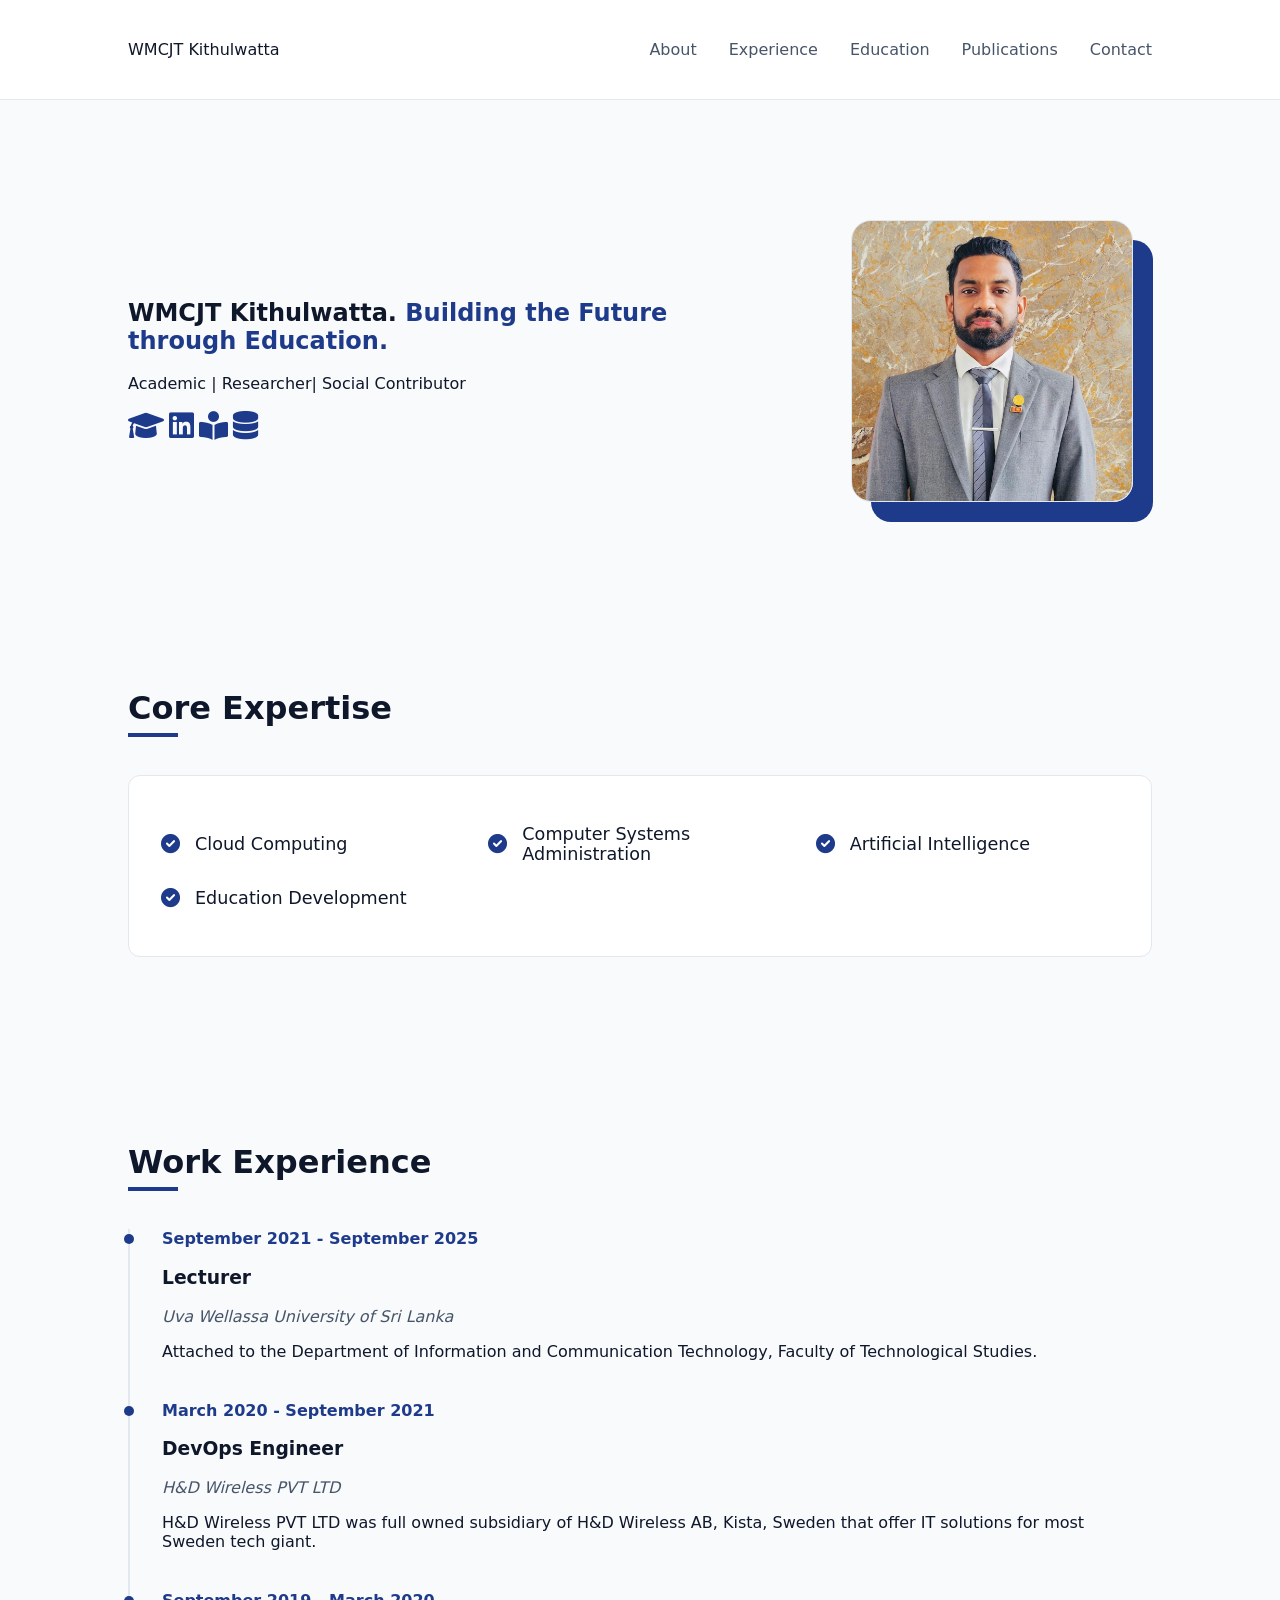
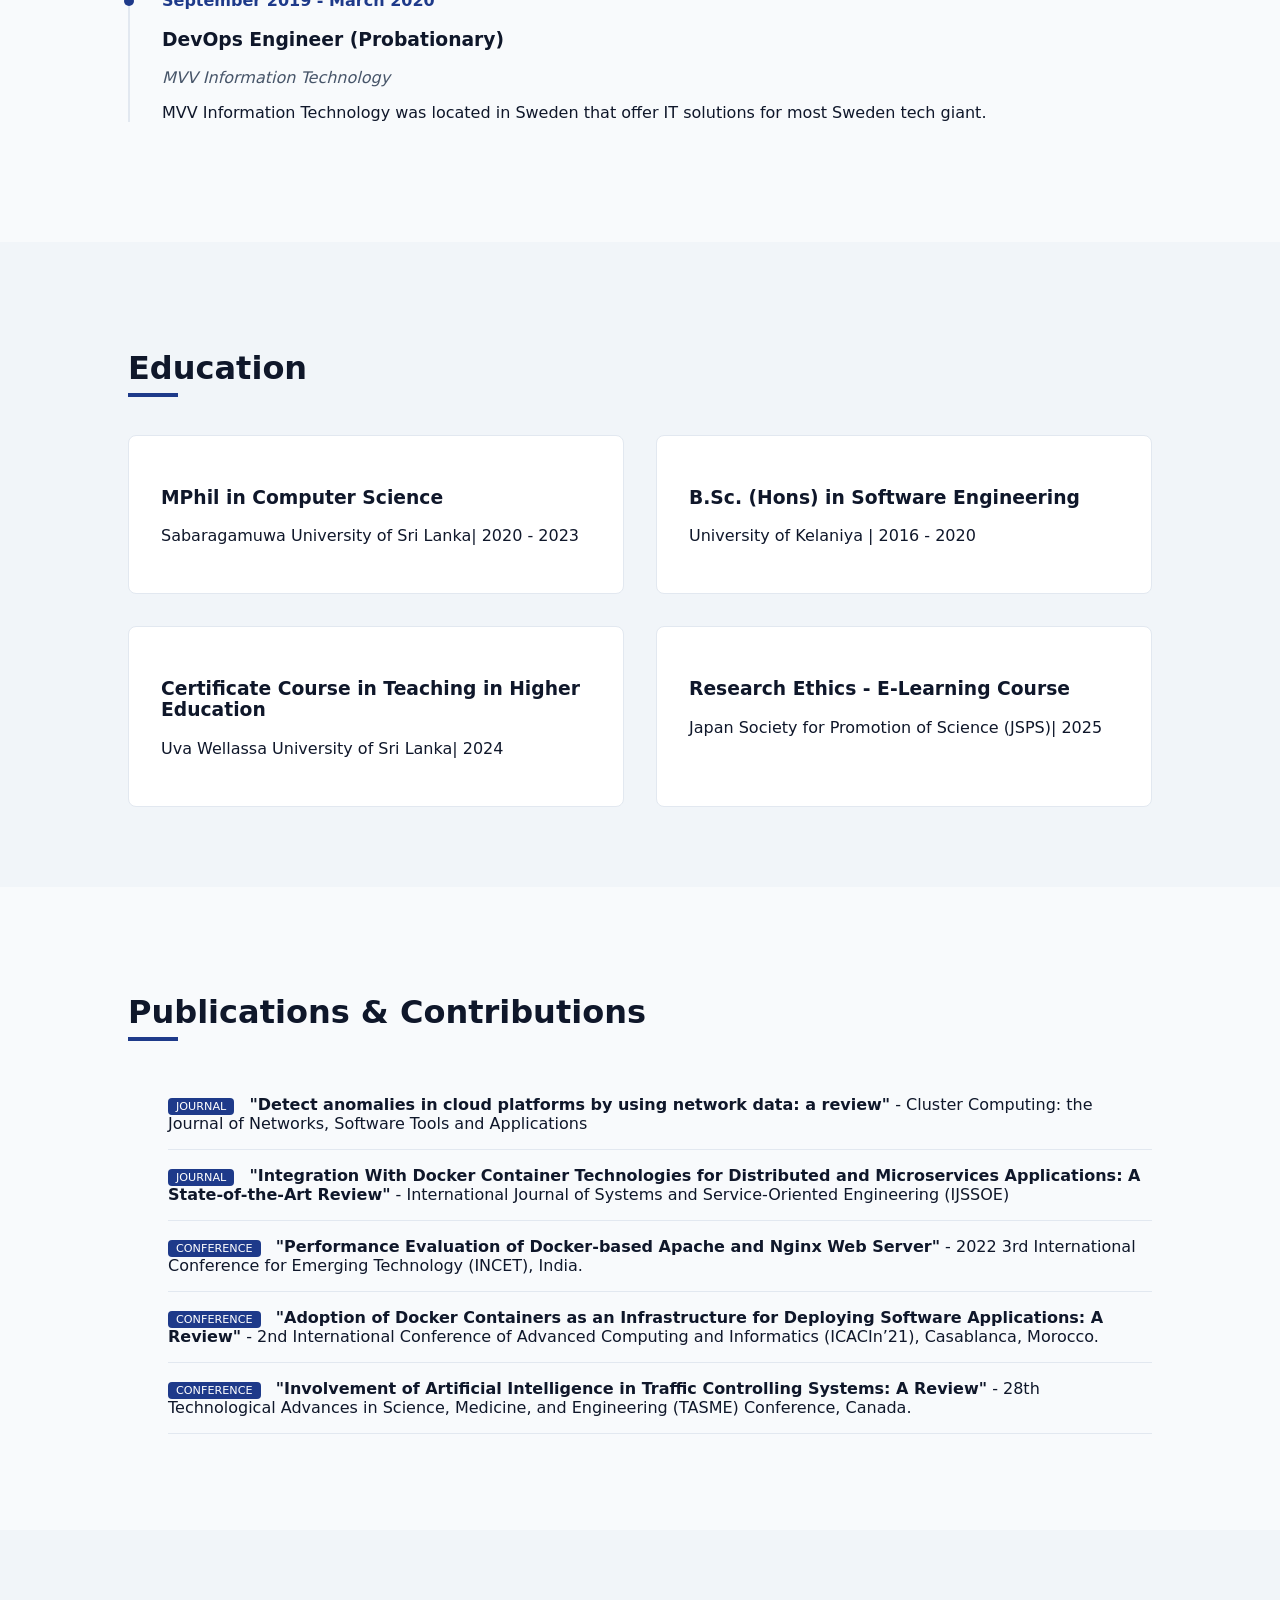
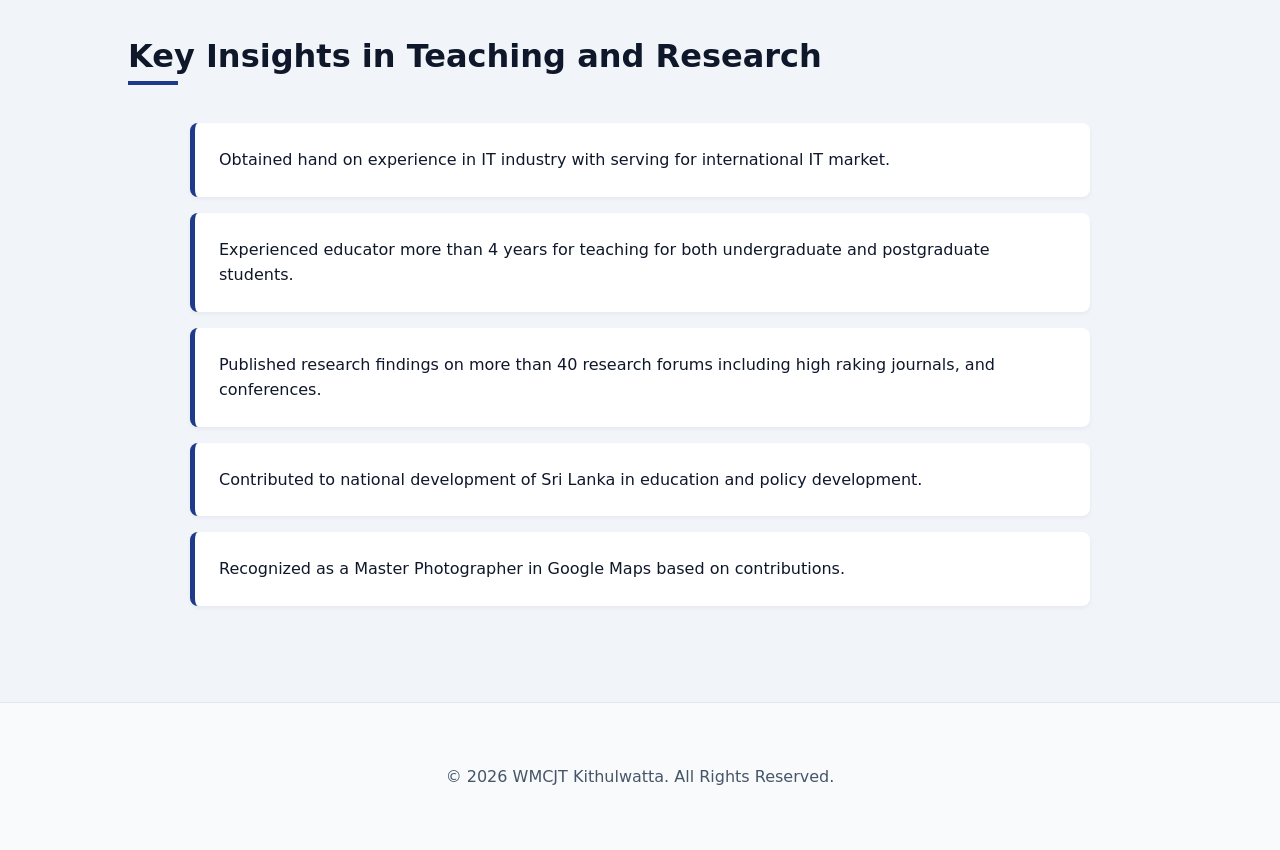
==== index.html @ 92a04ad0 "nitial portfolio upload" ====
<!DOCTYPE html>
<html lang="en">
<head>
    <meta charset="UTF-8">
    <meta name="viewport" content="width=device-width, initial-scale=1.0">
    <title>Professional Portfolio | [WMCJT Kithulwatta]</title>
    <link rel="stylesheet" href="style.css">
    <link rel="stylesheet" href="https://cdnjs.cloudflare.com/ajax/libs/font-awesome/6.0.0/css/all.min.css">
</head>
<body>
    <header>
        <nav>
            <div class="logo">WMCJT Kithulwatta</div>
            <ul>
                <li><a href="#about">About</a></li>
                <li><a href="#experience">Experience</a></li>
                <li><a href="#education">Education</a></li>
                <li><a href="#publications">Publications</a></li>
                <li><a href="#contact">Contact</a></li>
            </ul>
        </nav>
    </header>

    <main>
        <section id="hero" class="fade-in hero-container">
            <div class="hero-content">
                <h1>WMCJT Kithulwatta.<span class="accent"> Building the Future through Education.</span></h1>
                <p class="subtitle">Academic | Researcher| Social Contributor</p>
                <div class="social-icons">
                 <!--   <a href="#"><i class="fab fa-github"></i></a>-->
                    <a href="https://scholar.google.com/citations?user=lNiRmJQAAAAJ&hl=en"><i class="fas fa-graduation-cap"></i></a>
                    <a href="https://www.linkedin.com/in/chirantha-jananath-thiwanka-kithulwatta-3563ba131/"><i class="fab fa-linkedin"></i></a>
                    <a href="https://www.researchgate.net/profile/Wmcjt-Kithulwatta-2" title="ResearchGate"><i class="fas fa-book-reader"></i></a>
                    <a href="https://www.scopus.com/authid/detail.uri?authorId=57327677700" title="Scopus"><i class="fas fa-database"></i></a>
                </div>
            </div>
            <div class="hero-image">
                <img src="chira.jpg" alt="[Your Name] Profile" class="profile-img">
            </div>
        </section>

        <section id="expertise-list">
            <h2 class="section-title">Core Expertise</h2>
            <div class="custom-list-container">
                <ul class="styled-list">
                    <li><i class="fas fa-check-circle"></i> Cloud Computing</li>
                    <li><i class="fas fa-check-circle"></i> Computer Systems Administration</li>
                    <li><i class="fas fa-check-circle"></i> Artificial Intelligence</li>
                    <li><i class="fas fa-check-circle"></i> Education Development</li>
                </ul>
            </div>
        </section>

        <section id="experience">
            <h2 class="section-title">Work Experience</h2>
            <div class="timeline">
                <div class="timeline-item">
                    <div class="time">September 2021 - September 2025</div>
                    <div class="content">
                        <h3>Lecturer</h3>
                        <p class="org">Uva Wellassa University of Sri Lanka</p>
                        <p>Attached to the Department of Information and Communication Technology, Faculty of Technological Studies.</p>
                    </div>
                </div>
                <div class="timeline-item">
                    <div class="time">March 2020 - September 2021</div>
                    <div class="content">
                        <h3>DevOps Engineer</h3>
                        <p class="org">H&D Wireless PVT LTD</p>
                        <p>H&D Wireless PVT LTD was full owned subsidiary of H&D Wireless AB, Kista, Sweden that offer IT solutions for most Sweden tech giant. </p>
                    </div>
                </div>

                <div class="timeline-item">
                    <div class="time">September 2019 - March 2020</div>
                    <div class="content">
                        <h3>DevOps Engineer (Probationary)</h3>
                        <p class="org">MVV Information Technology</p>
                        <p>MVV Information Technology was located in Sweden that offer IT solutions for most Sweden tech giant. </p>
                    </div>
                </div>
            </div>
        </section>

        <section id="education" class="dark-variant">
            <h2 class="section-title">Education</h2>
            <div class="grid">
                <div class="edu-card">
                    <h3>MPhil in Computer Science</h3>
                    <p>Sabaragamuwa University of Sri Lanka| 2020 - 2023</p>
                </div>
                <div class="edu-card">
                    <h3>B.Sc. (Hons) in Software Engineering</h3>
                    <p>University of Kelaniya | 2016 - 2020</p>
                </div>
                <div class="edu-card">
                    <h3>Certificate Course in Teaching in Higher Education</h3>
                    <p>Uva Wellassa University of Sri Lanka| 2024</p>
                </div>
                <div class="edu-card">
                    <h3>Research Ethics - E-Learning Course</h3>
                    <p>Japan Society for Promotion of Science (JSPS)| 2025</p>
                </div>
            </div>
        </section>

        <section id="publications">
            <h2 class="section-title">Publications & Contributions</h2>
            <ul class="pub-list">
                <li>
                    <span class="pub-tag">Journal</span>
                    <strong>"Detect anomalies in cloud platforms by using network data: a review"</strong> - Cluster Computing: the Journal of Networks, Software Tools and Applications
                </li>
                 <li>
                    <span class="pub-tag">Journal</span>
                    <strong>"Integration With Docker Container Technologies for Distributed and Microservices Applications: A State-of-the-Art Review"</strong> - International Journal of Systems and Service-Oriented Engineering (IJSSOE) 
                </li>
                <li>
                    <span class="pub-tag">Conference</span>
                    <strong>"Performance Evaluation of Docker-based Apache and Nginx Web Server"</strong> - 2022 3rd International Conference for Emerging Technology (INCET), India.
                </li>
                <li>
                    <span class="pub-tag">Conference</span>
                    <strong>"Adoption of Docker Containers as an Infrastructure for Deploying Software Applications: A Review"</strong> - 2nd International Conference of Advanced Computing and Informatics (ICACIn’21), Casablanca, Morocco.
                </li>
                <li>
                    <span class="pub-tag">Conference</span>
                    <strong>"Involvement of Artificial Intelligence in Traffic Controlling Systems: A Review"</strong> - 28th Technological Advances in Science, Medicine, and Engineering (TASME) Conference, Canada.
                </li>
            </ul>
            
            <!-- <div class="contributions">
                <h3>Open Source Contributions</h3>
                <div class="contrib-grid">
                    <div class="contrib-item"><strong>React Native:</strong> Contributed to the gesture handler core.</div>
                    <div class="contrib-item"><strong>TensorFlow:</strong> Bug fixes in the Python API documentation.</div>
                </div>
            </div> -->
        </section>


        <section id="detailed-info" class="dark-variant">
            <h2 class="section-title">Key Insights in Teaching and Research</h2>
            <div class="sentence-list-container">
                <ul class="sentence-list">
                    <li>Obtained hand on experience in IT industry with serving for international IT market.</li>
                    <li>Experienced educator more than 4 years for teaching for both undergraduate and postgraduate students.</li>
                    <li>Published research findings on more than 40 research forums including high raking journals, and conferences.</li>
                    <li>Contributed to national development of Sri Lanka in education and policy development.</li>
                    <li>Recognized as a Master Photographer in Google Maps based on contributions.</li>
                </ul>
            </div>
        </section>

    </main>

    <footer>
        <p>&copy; 2026 WMCJT Kithulwatta. All Rights Reserved.</p>
    </footer>

    <script src="script.js"></script>
</body>
</html>
---- style.css ----
:root {
    /* Primary Navy Blue */
    --primary: #1e3a8a; 
    /* Even darker Navy for text and deep accents */
    --dark: #0f172a;    
    /* Soft white for backgrounds */
    --light: #f8fafc;   
    /* Muted blue-grey for secondary text */
    --slate: #475569;   
    /* Light grey for borders */
    --border: #e2e8f0;  
}

body {
    background-color: var(--light);
    color: var(--dark);
    font-family: 'Inter', system-ui, sans-serif;
    margin: 0;
}

nav {
    display: flex;
    justify-content: space-between;
    align-items: center;
    padding: 1.5rem 10%;
    background: white;
    border-bottom: 1px solid var(--border);
    position: sticky;
    top: 0;
    z-index: 100;
}

nav ul { display: flex; list-style: none; gap: 2rem; }
nav ul li a { text-decoration: none; color: var(--slate); font-weight: 500; transition: 0.3s; }
nav ul li a:hover { 
    color: var(--primary); 
    border-bottom: 2px solid var(--primary); /* Added a little underline on hover */
}

section { padding: 80px 10%; }
.dark-variant { background-color: #f1f5f9; }

.accent { color: var(--primary); }
.section-title { font-size: 2rem; margin-bottom: 3rem; position: relative; }
.section-title::after {
    content: '';
    position: absolute;
    left: 0; bottom: -10px;
    width: 50px; height: 4px; background: var(--primary);
}

/* Timeline Design */
.timeline { border-left: 2px solid var(--border); padding-left: 2rem; }
.timeline-item { margin-bottom: 2.5rem; position: relative; }
.timeline-item::before {
    content: '';
    position: absolute;
    left: calc(-2rem - 6px);
    top: 5px;
    width: 10px; height: 10px;
    background: var(--primary);
    border-radius: 50%;
}

.time { font-weight: bold; color: var(--primary); margin-bottom: 0.5rem; }
.org { font-style: italic; color: var(--slate); }

/* Education Grid */
.grid { display: grid; grid-template-columns: 1fr 1fr; gap: 2rem; }
.edu-card { padding: 2rem; background: white; border-radius: 8px; border: 1px solid var(--border); }

/* Publications */
.pub-list { list-style: none; }
.pub-list li { padding: 1rem 0; border-bottom: 1px solid var(--border); }
.pub-tag {
    font-size: 0.7rem;
    padding: 2px 8px;
    background: var(--primary);
    color: white;
    border-radius: 4px;
    margin-right: 10px;
    text-transform: uppercase;
}

.contrib-grid {
    display: grid;
    grid-template-columns: repeat(auto-fill, minmax(250px, 1fr));
    gap: 1rem;
    margin-top: 1rem;
}
.contrib-item { padding: 1rem; background: #e2e8f0; border-radius: 5px; font-size: 0.9rem; }

footer { text-align: center; padding: 3rem; color: var(--slate); border-top: 1px solid var(--border); }

/* Hero Layout Update */
.hero-container {
    display: flex;
    align-items: center;
    justify-content: space-between;
    gap: 4rem;
    padding-top: 120px; /* Extra space for sticky nav */
}

.hero-content { flex: 2; }

.hero-image {
    flex: 1;
    display: flex;
    justify-content: center;
}

.profile-img {
    width: 280px;
    height: 280px;
    border-radius: 20px; /* Rounded corners, use 50% for a circle */
    object-fit: cover;
    box-shadow: 20px 20px 0px var(--primary); /* Modern offset shadow */
    border: 1px solid var(--border);
}

/* Styled List Section */
.custom-list-container {
    background: white;
    padding: 2rem;
    border-radius: 12px;
    border: 1px solid var(--border);
}

.styled-list {
    list-style: none;
    padding: 0;
    display: grid;
    grid-template-columns: repeat(auto-fit, minmax(300px, 1fr));
    gap: 1.5rem;
}

.styled-list li {
    display: flex;
    align-items: center;
    gap: 15px;
    font-size: 1.1rem;
    color: var(--dark);
}

.styled-list li i {
    color: var(--primary);
    font-size: 1.2rem;
}

/* Responsive fix for small screens */
@media (max-width: 768px) {
    .hero-container {
        flex-direction: column-reverse;
        text-align: center;
    }
    
    .section-title::after {
        left: 50%;
        transform: translateX(-50%);
    }
    
    .hero-image img {
        width: 200px;
        height: 200px;
    }
}

html {
    scroll-behavior: smooth;
}

section {
    scroll-margin-top: 80px; /* Matches your nav height */
}


/* Vertical Sentence List Styling */
.sentence-list-container {
    max-width: 900px; /* Limits width for better readability */
    margin: 0 auto;
}

.sentence-list {
    list-style: none;
    padding: 0;
}

.sentence-list li {
    background: white;
    padding: 1.5rem;
    margin-bottom: 1rem;
    border-radius: 8px;
    border-left: 5px solid var(--primary); /* Accent border on the side */
    box-shadow: 0 2px 4px rgba(0,0,0,0.05);
    transition: transform 0.2s ease, box-shadow 0.2s ease;
    line-height: 1.6;
    color: var(--dark);
}

.sentence-list li:hover {
    border-left: 5px solid #3b82f6; /* A slightly brighter blue on hover for the list */
    transform: translateX(10px);
}

.social-icons a {
    /* Sets the default color to your navy blue */
    color: var(--primary); 
    font-size: 1.8rem;
    transition: all 0.3s ease;
    text-decoration: none;
}

.social-icons a:hover {
    /* Slightly lighter blue on hover for interactivity */
    color: #3b82f6; 
    transform: scale(1.1);
}
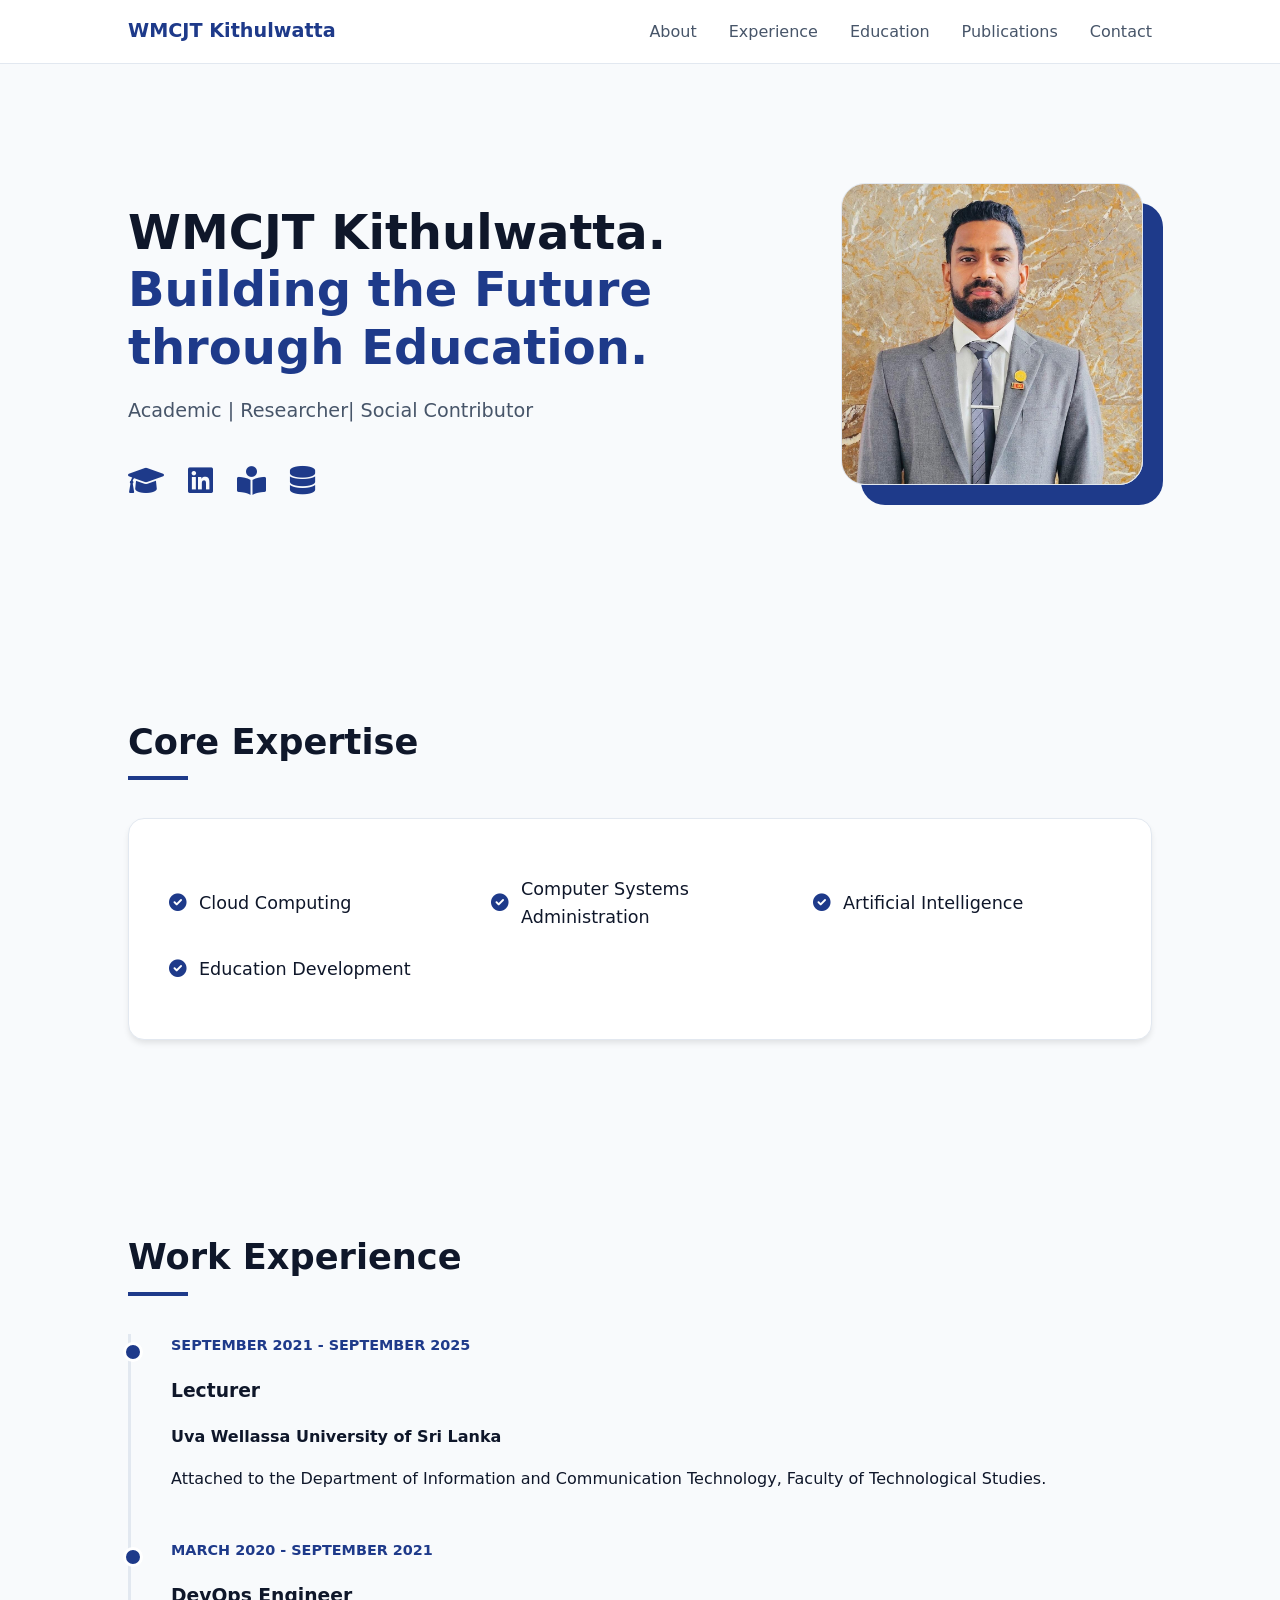
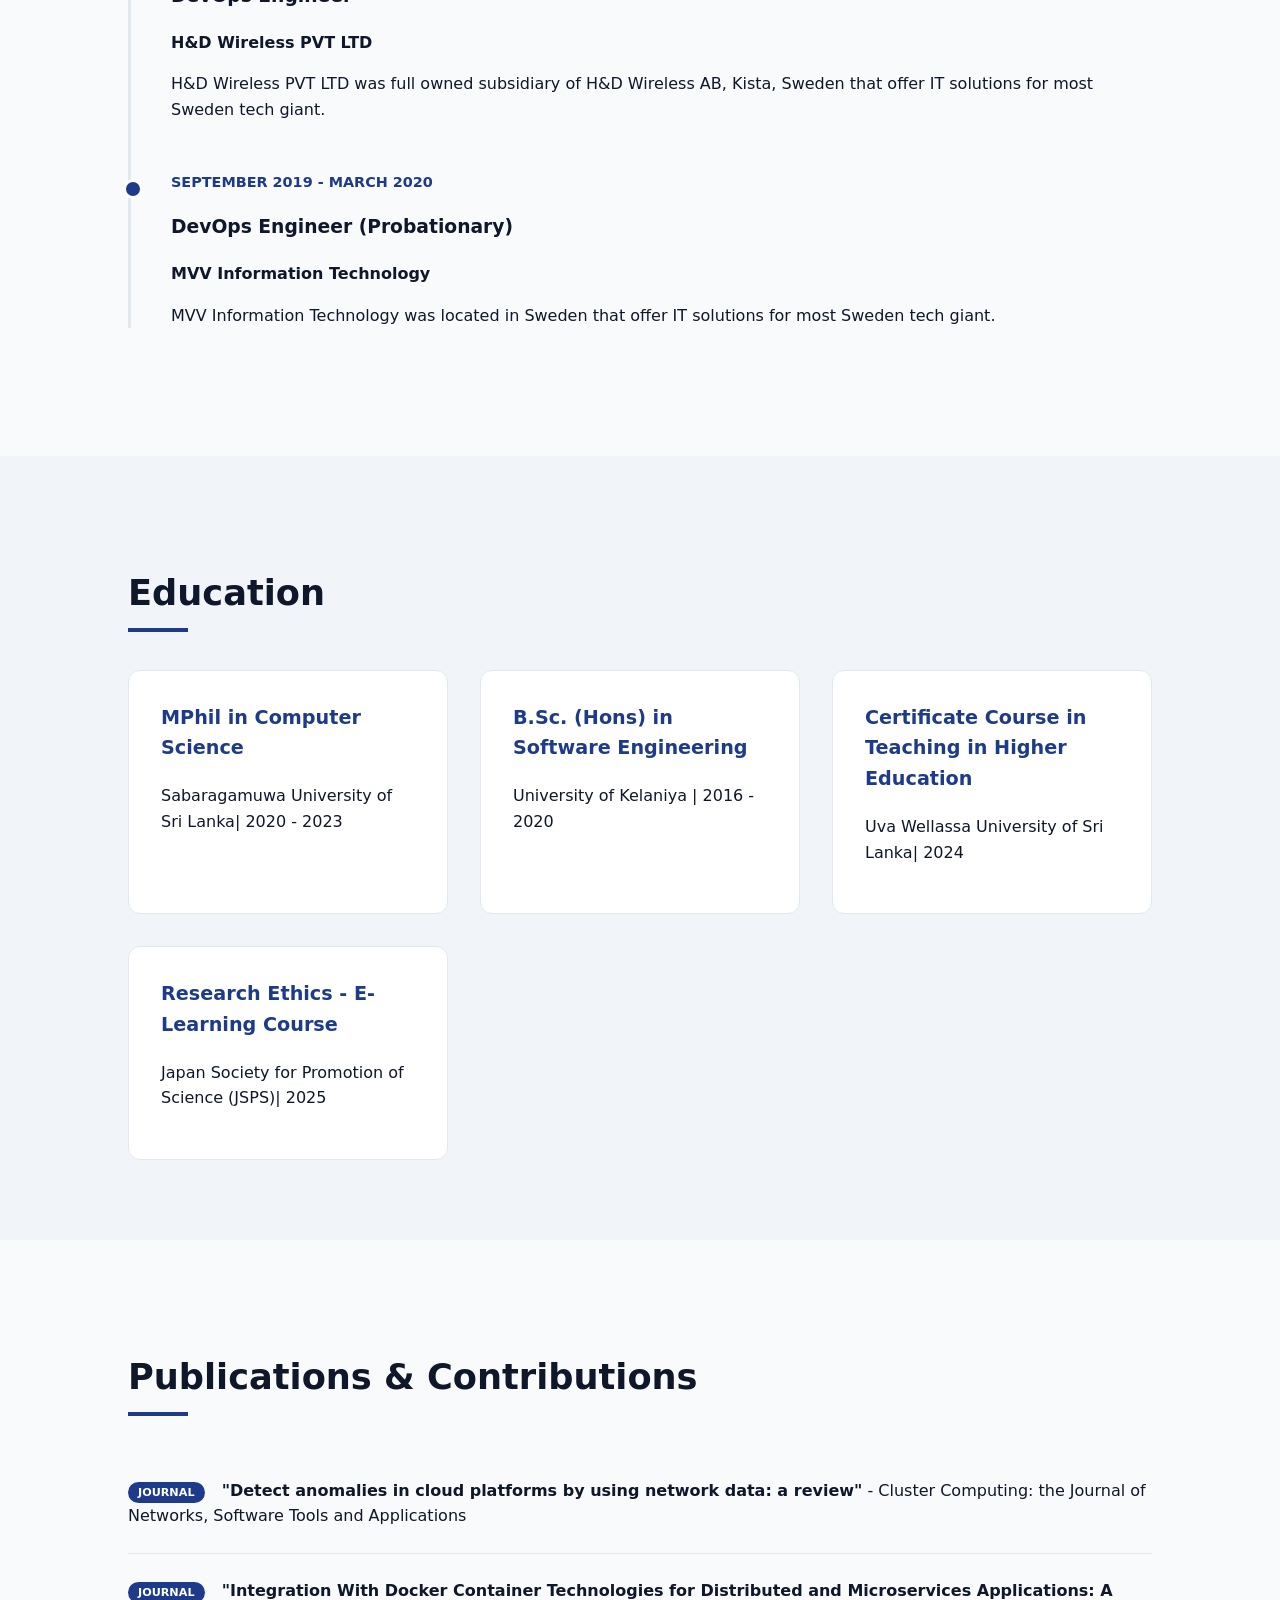
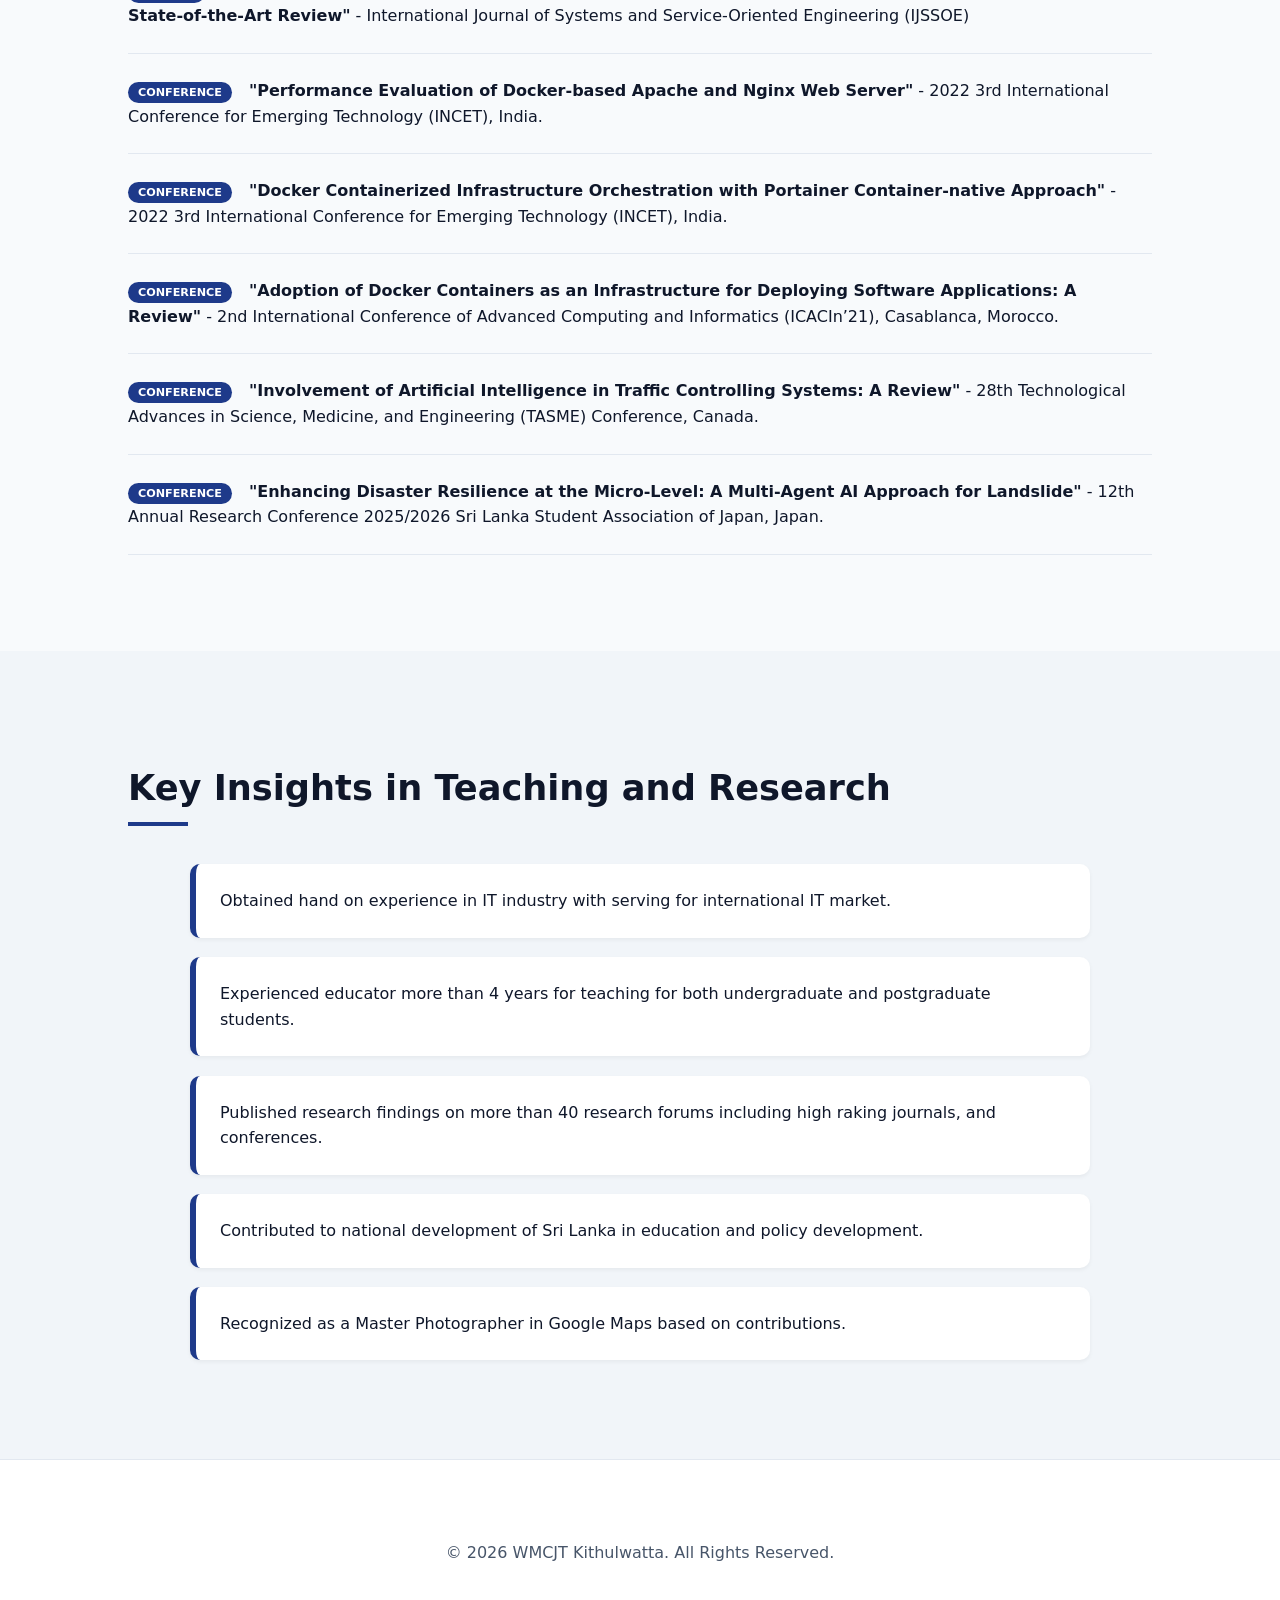
==== commit 393939ac: "Updated research conference papers" ====
--- a/index.html
+++ b/index.html
@@ -121,11 +121,19 @@
                 </li>
                 <li>
                     <span class="pub-tag">Conference</span>
+                    <strong>"Docker Containerized Infrastructure Orchestration with Portainer Container-native Approach"</strong> - 2022 3rd International Conference for Emerging Technology (INCET), India.
+                </li>
+                <li>
+                    <span class="pub-tag">Conference</span>
                     <strong>"Adoption of Docker Containers as an Infrastructure for Deploying Software Applications: A Review"</strong> - 2nd International Conference of Advanced Computing and Informatics (ICACIn’21), Casablanca, Morocco.
                 </li>
                 <li>
                     <span class="pub-tag">Conference</span>
                     <strong>"Involvement of Artificial Intelligence in Traffic Controlling Systems: A Review"</strong> - 28th Technological Advances in Science, Medicine, and Engineering (TASME) Conference, Canada.
+                </li>
+                <li>
+                    <span class="pub-tag">Conference</span>
+                    <strong>"Enhancing Disaster Resilience at the Micro-Level: A Multi-Agent AI Approach for Landslide"</strong> - 12th Annual Research Conference 2025/2026 Sri Lanka Student Association of Japan, Japan.
                 </li>
             </ul>
             
@@ -160,4 +168,4 @@
 
     <script src="script.js"></script>
 </body>
-</html>+</html>
--- a/style.css
+++ b/style.css
@@ -1,3 +1,4 @@
+/* --- Variables & Core Setup --- */
 :root {
     /* Primary Navy Blue */
     --primary: #1e3a8a; 
@@ -9,6 +10,12 @@
     --slate: #475569;   
     /* Light grey for borders */
     --border: #e2e8f0;  
+    /* Section Background for contrast */
+    --bg-alt: #f1f5f9;
+}
+
+html {
+    scroll-behavior: smooth;
 }
 
 body {
@@ -16,92 +23,105 @@
     color: var(--dark);
     font-family: 'Inter', system-ui, sans-serif;
     margin: 0;
-}
-
+    line-height: 1.6;
+}
+
+/* --- Navigation --- */
 nav {
     display: flex;
     justify-content: space-between;
     align-items: center;
-    padding: 1.5rem 10%;
-    background: white;
+    padding: 1rem 10%;
+    background: rgba(255, 255, 255, 0.95);
+    backdrop-filter: blur(10px);
     border-bottom: 1px solid var(--border);
     position: sticky;
     top: 0;
-    z-index: 100;
-}
-
-nav ul { display: flex; list-style: none; gap: 2rem; }
-nav ul li a { text-decoration: none; color: var(--slate); font-weight: 500; transition: 0.3s; }
+    z-index: 1000;
+}
+
+.logo {
+    font-weight: 700;
+    font-size: 1.2rem;
+    color: var(--primary);
+}
+
+nav ul { 
+    display: flex; 
+    list-style: none; 
+    gap: 2rem; 
+    margin: 0;
+    padding: 0;
+}
+
+nav ul li a { 
+    text-decoration: none; 
+    color: var(--slate); 
+    font-weight: 500; 
+    transition: 0.3s; 
+    padding-bottom: 5px;
+}
+
 nav ul li a:hover { 
     color: var(--primary); 
-    border-bottom: 2px solid var(--primary); /* Added a little underline on hover */
-}
-
-section { padding: 80px 10%; }
-.dark-variant { background-color: #f1f5f9; }
-
-.accent { color: var(--primary); }
-.section-title { font-size: 2rem; margin-bottom: 3rem; position: relative; }
+    border-bottom: 2px solid var(--primary); 
+}
+
+/* --- Section Layouts --- */
+section { 
+    padding: 80px 10%; 
+    scroll-margin-top: 70px;
+}
+
+.dark-variant { 
+    background-color: var(--bg-alt); 
+}
+
+.accent { 
+    color: var(--primary); 
+}
+
+.section-title { 
+    font-size: 2.2rem; 
+    margin-bottom: 3rem; 
+    position: relative; 
+}
+
 .section-title::after {
     content: '';
     position: absolute;
-    left: 0; bottom: -10px;
-    width: 50px; height: 4px; background: var(--primary);
-}
-
-/* Timeline Design */
-.timeline { border-left: 2px solid var(--border); padding-left: 2rem; }
-.timeline-item { margin-bottom: 2.5rem; position: relative; }
-.timeline-item::before {
-    content: '';
-    position: absolute;
-    left: calc(-2rem - 6px);
-    top: 5px;
-    width: 10px; height: 10px;
+    left: 0; 
+    bottom: -10px;
+    width: 60px; 
+    height: 4px; 
     background: var(--primary);
-    border-radius: 50%;
-}
-
-.time { font-weight: bold; color: var(--primary); margin-bottom: 0.5rem; }
-.org { font-style: italic; color: var(--slate); }
-
-/* Education Grid */
-.grid { display: grid; grid-template-columns: 1fr 1fr; gap: 2rem; }
-.edu-card { padding: 2rem; background: white; border-radius: 8px; border: 1px solid var(--border); }
-
-/* Publications */
-.pub-list { list-style: none; }
-.pub-list li { padding: 1rem 0; border-bottom: 1px solid var(--border); }
-.pub-tag {
-    font-size: 0.7rem;
-    padding: 2px 8px;
-    background: var(--primary);
-    color: white;
-    border-radius: 4px;
-    margin-right: 10px;
-    text-transform: uppercase;
-}
-
-.contrib-grid {
-    display: grid;
-    grid-template-columns: repeat(auto-fill, minmax(250px, 1fr));
-    gap: 1rem;
-    margin-top: 1rem;
-}
-.contrib-item { padding: 1rem; background: #e2e8f0; border-radius: 5px; font-size: 0.9rem; }
-
-footer { text-align: center; padding: 3rem; color: var(--slate); border-top: 1px solid var(--border); }
-
-/* Hero Layout Update */
+}
+
+/* --- Hero Section --- */
 .hero-container {
     display: flex;
     align-items: center;
     justify-content: space-between;
     gap: 4rem;
-    padding-top: 120px; /* Extra space for sticky nav */
-}
-
-.hero-content { flex: 2; }
+    padding-top: 100px;
+    padding-bottom: 100px;
+}
+
+.hero-content { 
+    flex: 2; 
+}
+
+.hero-content h1 {
+    font-size: 3rem;
+    line-height: 1.2;
+    margin-bottom: 1rem;
+}
+
+.subtitle {
+    font-size: 1.2rem;
+    color: var(--slate);
+    margin-bottom: 2rem;
+}
 
 .hero-image {
     flex: 1;
@@ -110,108 +130,234 @@
 }
 
 .profile-img {
-    width: 280px;
-    height: 280px;
-    border-radius: 20px; /* Rounded corners, use 50% for a circle */
+    width: 300px;
+    height: 300px;
+    border-radius: 24px;
     object-fit: cover;
-    box-shadow: 20px 20px 0px var(--primary); /* Modern offset shadow */
+    box-shadow: 20px 20px 0px var(--primary);
     border: 1px solid var(--border);
-}
-
-/* Styled List Section */
+    transition: transform 0.3s ease;
+}
+
+.profile-img:hover {
+    transform: translate(-5px, -5px);
+}
+
+/* --- Social Icons --- */
+.social-icons {
+    display: flex;
+    gap: 1.5rem;
+}
+
+.social-icons a {
+    color: var(--primary); 
+    font-size: 1.8rem;
+    transition: all 0.3s ease;
+    text-decoration: none;
+}
+
+.social-icons a:hover {
+    color: #3b82f6; 
+    transform: translateY(-5px) scale(1.1);
+}
+
+/* --- Core Expertise List --- */
 .custom-list-container {
     background: white;
-    padding: 2rem;
-    border-radius: 12px;
+    padding: 2.5rem;
+    border-radius: 16px;
     border: 1px solid var(--border);
+    box-shadow: 0 4px 6px -1px rgba(0, 0, 0, 0.1);
 }
 
 .styled-list {
     list-style: none;
     padding: 0;
     display: grid;
-    grid-template-columns: repeat(auto-fit, minmax(300px, 1fr));
+    grid-template-columns: repeat(auto-fit, minmax(250px, 1fr));
     gap: 1.5rem;
 }
 
 .styled-list li {
     display: flex;
     align-items: center;
-    gap: 15px;
+    gap: 12px;
     font-size: 1.1rem;
-    color: var(--dark);
+    font-weight: 500;
 }
 
 .styled-list li i {
     color: var(--primary);
-    font-size: 1.2rem;
-}
-
-/* Responsive fix for small screens */
+}
+
+/* --- Timeline (Experience) --- */
+.timeline { 
+    border-left: 3px solid var(--border); 
+    padding-left: 2.5rem; 
+}
+
+.timeline-item { 
+    margin-bottom: 3rem; 
+    position: relative; 
+}
+
+.timeline-item::before {
+    content: '';
+    position: absolute;
+    left: calc(-2.5rem - 8px);
+    top: 8px;
+    width: 14px; 
+    height: 14px;
+    background: var(--primary);
+    border: 3px solid white;
+    border-radius: 50%;
+}
+
+.time { 
+    font-weight: bold; 
+    color: var(--primary); 
+    margin-bottom: 0.5rem; 
+    font-size: 0.9rem;
+    text-transform: uppercase;
+}
+
+.org { 
+    font-weight: 600; 
+    color: var(--dark); 
+    margin-bottom: 0.5rem;
+}
+
+/* --- Education Grid --- */
+.grid { 
+    display: grid; 
+    grid-template-columns: repeat(auto-fit, minmax(300px, 1fr)); 
+    gap: 2rem; 
+}
+
+.edu-card { 
+    padding: 2rem; 
+    background: white; 
+    border-radius: 12px; 
+    border: 1px solid var(--border); 
+    transition: 0.3s;
+}
+
+.edu-card:hover {
+    border-color: var(--primary);
+    box-shadow: 0 10px 15px -3px rgba(0, 0, 0, 0.1);
+}
+
+.edu-card h3 { margin-top: 0; color: var(--primary); font-size: 1.2rem; }
+
+/* --- Publications --- */
+.pub-list { list-style: none; padding: 0; }
+.pub-list li { 
+    padding: 1.5rem 0; 
+    border-bottom: 1px solid var(--border); 
+}
+
+.pub-tag {
+    font-size: 0.7rem;
+    padding: 4px 10px;
+    background: var(--primary);
+    color: white;
+    border-radius: 20px;
+    margin-right: 12px;
+    text-transform: uppercase;
+    font-weight: bold;
+}
+
+/* --- Vertical Sentence List (Insights) --- */
+.sentence-list-container {
+    max-width: 900px;
+    margin: 0 auto;
+}
+
+.sentence-list {
+    list-style: none;
+    padding: 0;
+}
+
+.sentence-list li {
+    background: white;
+    padding: 1.5rem;
+    margin-bottom: 1.2rem;
+    border-radius: 10px;
+    border-left: 6px solid var(--primary);
+    box-shadow: 0 2px 4px rgba(0,0,0,0.05);
+    transition: all 0.3s ease;
+}
+
+.sentence-list li:hover {
+    border-left: 6px solid #3b82f6;
+    transform: translateX(12px);
+    box-shadow: 0 4px 12px rgba(0,0,0,0.1);
+}
+
+/* --- Footer --- */
+footer { 
+    text-align: center; 
+    padding: 4rem; 
+    color: var(--slate); 
+    background: white;
+    border-top: 1px solid var(--border); 
+}
+
+/* --- Mobile Responsiveness --- */
+@media (max-width: 992px) {
+    section { padding: 60px 5%; }
+    .hero-container { gap: 2rem; }
+    .hero-content h1 { font-size: 2.5rem; }
+}
+
 @media (max-width: 768px) {
+    nav {
+        flex-direction: column;
+        padding: 1rem;
+    }
+
+    nav ul {
+        margin-top: 1rem;
+        gap: 1rem;
+        flex-wrap: wrap;
+        justify-content: center;
+    }
+
     .hero-container {
         flex-direction: column-reverse;
         text-align: center;
-    }
-    
+        padding-top: 60px;
+    }
+
+    .hero-content h1 { font-size: 2rem; }
+
+    .social-icons {
+        justify-content: center;
+    }
+
+    .profile-img {
+        width: 220px;
+        height: 220px;
+        box-shadow: 12px 12px 0px var(--primary);
+    }
+
+    .section-title {
+        text-align: center;
+        font-size: 1.8rem;
+    }
+
     .section-title::after {
         left: 50%;
         transform: translateX(-50%);
     }
-    
-    .hero-image img {
-        width: 200px;
-        height: 200px;
-    }
-}
-
-html {
-    scroll-behavior: smooth;
-}
-
-section {
-    scroll-margin-top: 80px; /* Matches your nav height */
-}
-
-
-/* Vertical Sentence List Styling */
-.sentence-list-container {
-    max-width: 900px; /* Limits width for better readability */
-    margin: 0 auto;
-}
-
-.sentence-list {
-    list-style: none;
-    padding: 0;
-}
-
-.sentence-list li {
-    background: white;
-    padding: 1.5rem;
-    margin-bottom: 1rem;
-    border-radius: 8px;
-    border-left: 5px solid var(--primary); /* Accent border on the side */
-    box-shadow: 0 2px 4px rgba(0,0,0,0.05);
-    transition: transform 0.2s ease, box-shadow 0.2s ease;
-    line-height: 1.6;
-    color: var(--dark);
-}
-
-.sentence-list li:hover {
-    border-left: 5px solid #3b82f6; /* A slightly brighter blue on hover for the list */
-    transform: translateX(10px);
-}
-
-.social-icons a {
-    /* Sets the default color to your navy blue */
-    color: var(--primary); 
-    font-size: 1.8rem;
-    transition: all 0.3s ease;
-    text-decoration: none;
-}
-
-.social-icons a:hover {
-    /* Slightly lighter blue on hover for interactivity */
-    color: #3b82f6; 
-    transform: scale(1.1);
-}+
+    .grid {
+        grid-template-columns: 1fr;
+    }
+}
+
+@media (max-width: 480px) {
+    section { padding: 40px 15px; }
+    .hero-content h1 { font-size: 1.7rem; }
+    .sentence-list li { padding: 1.2rem; }
+}
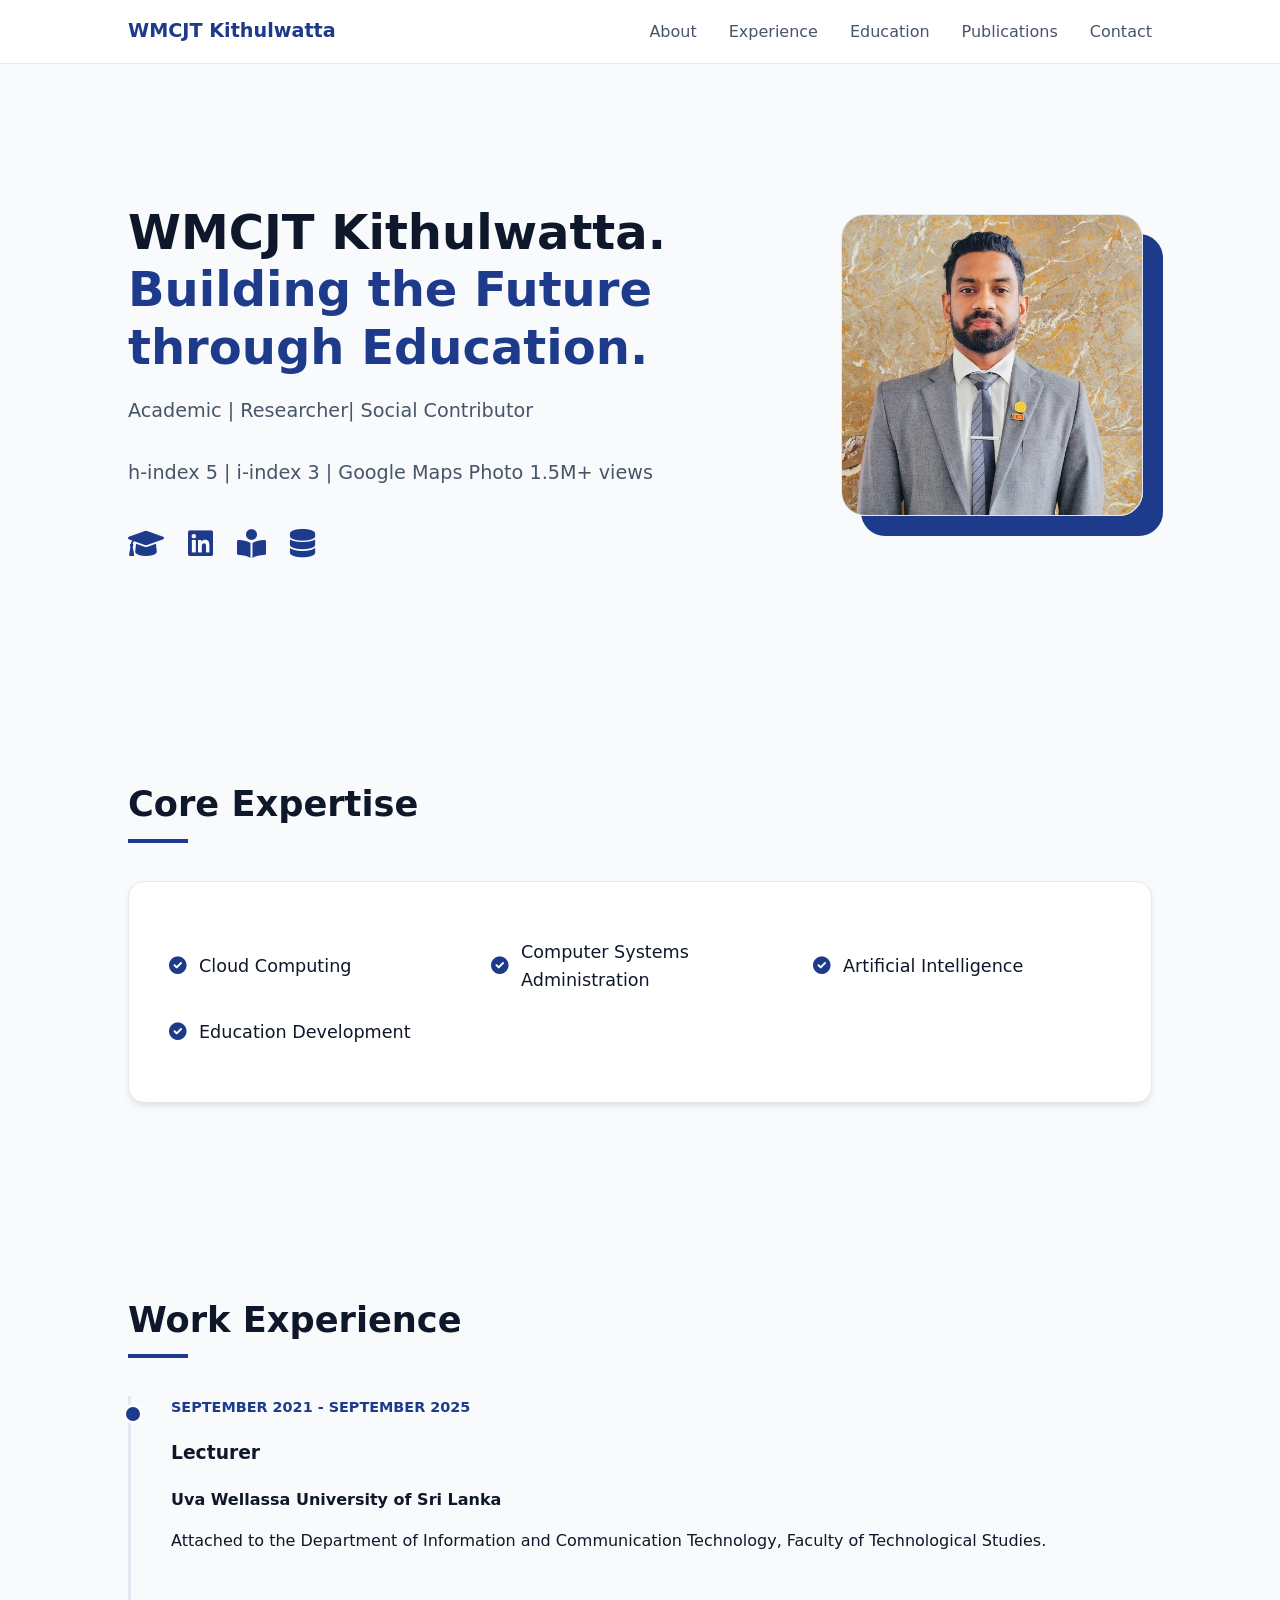
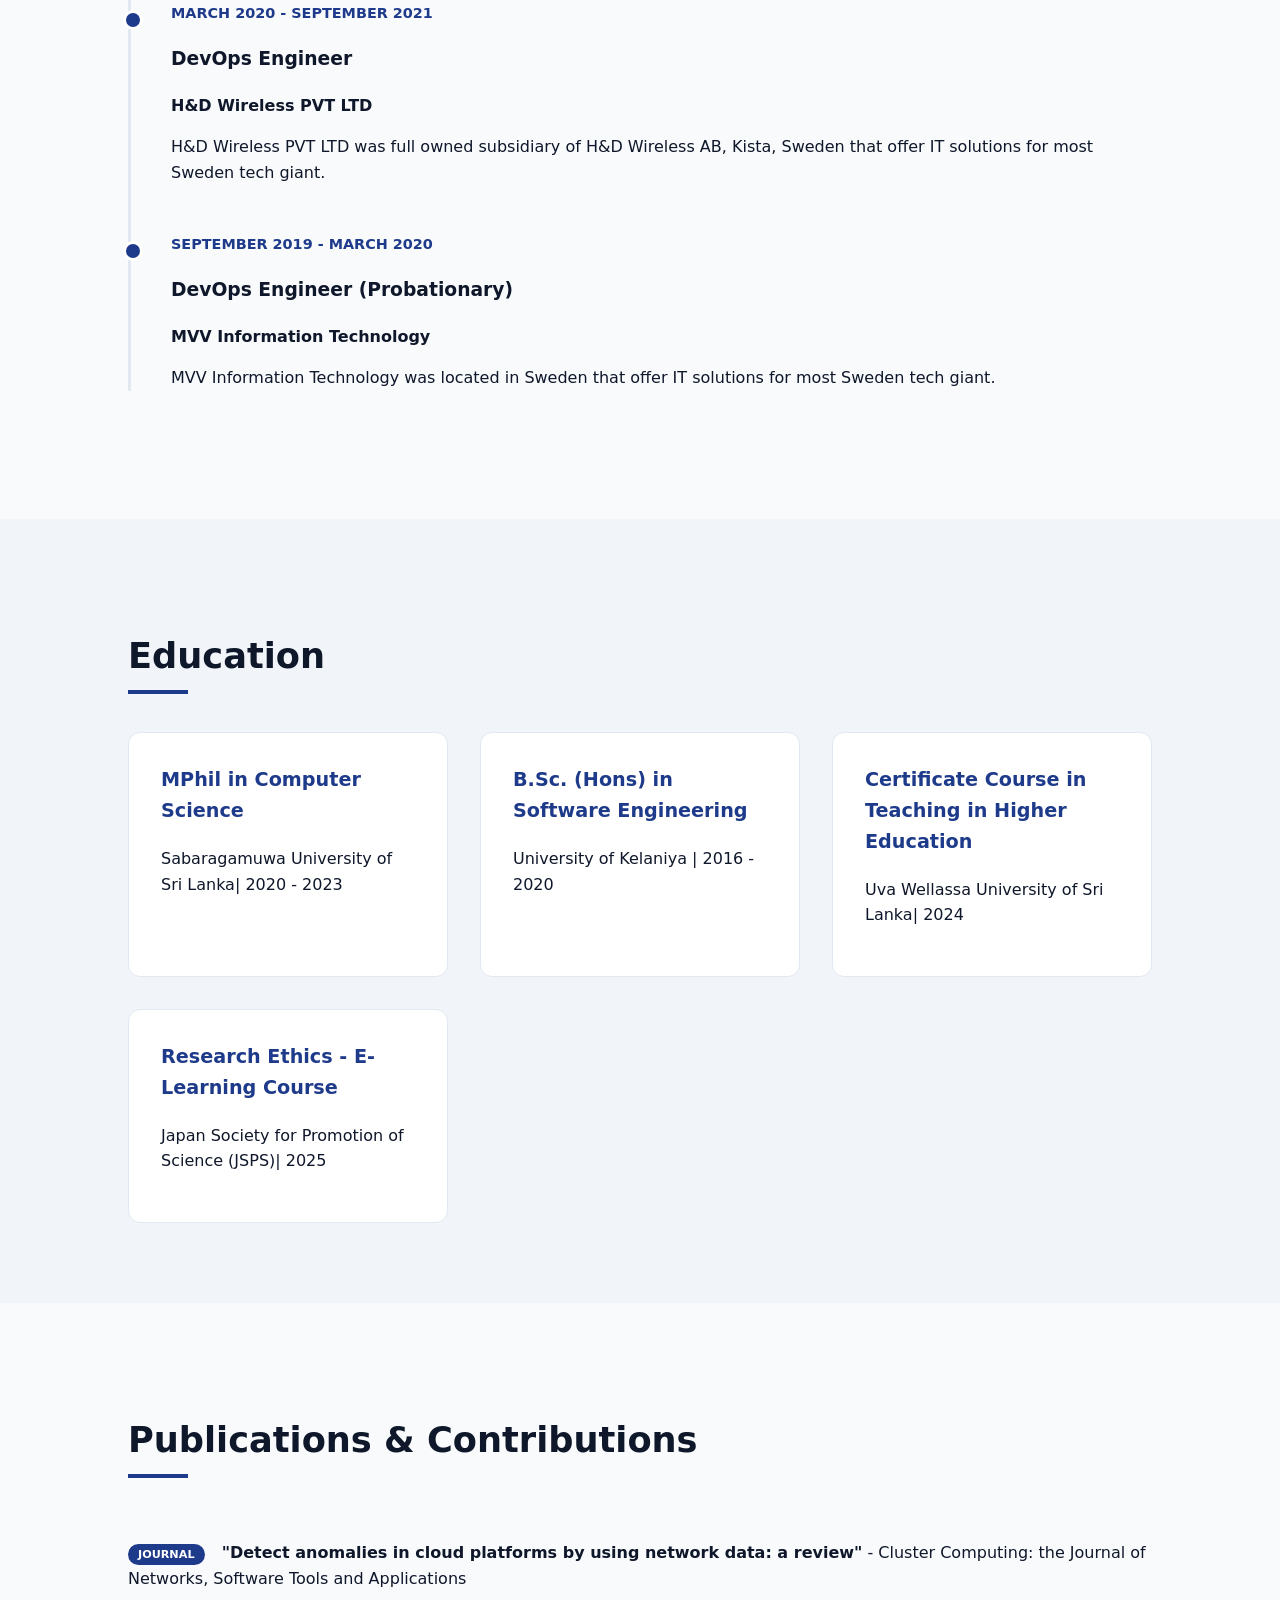
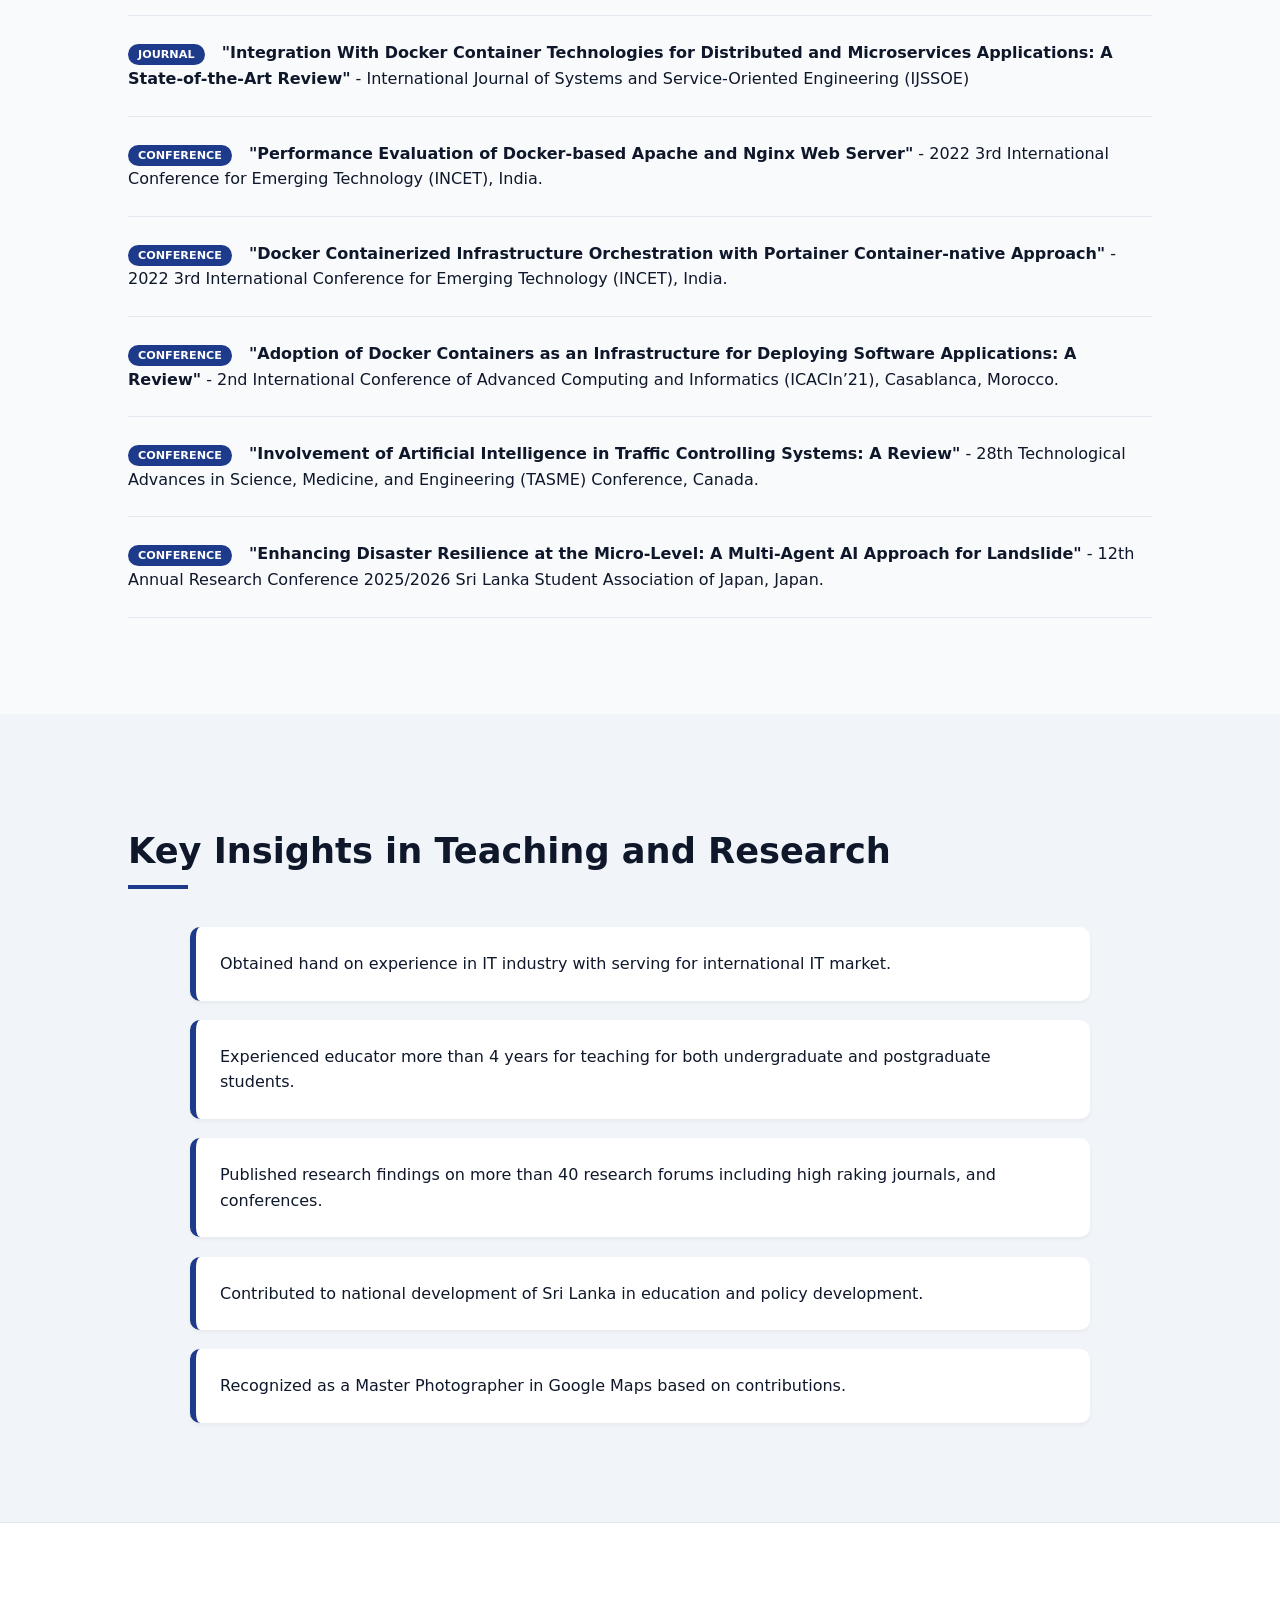
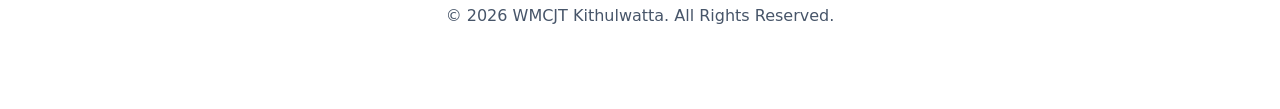
==== commit 2464031c: "Added h/i index and Google Maps views" ====
--- a/index.html
+++ b/index.html
@@ -26,6 +26,7 @@
             <div class="hero-content">
                 <h1>WMCJT Kithulwatta.<span class="accent"> Building the Future through Education.</span></h1>
                 <p class="subtitle">Academic | Researcher| Social Contributor</p>
+                <p class="subtitle">h-index 5 | i-index 3 | Google Maps Photo 1.5M+ views</p>
                 <div class="social-icons">
                  <!--   <a href="#"><i class="fab fa-github"></i></a>-->
                     <a href="https://scholar.google.com/citations?user=lNiRmJQAAAAJ&hl=en"><i class="fas fa-graduation-cap"></i></a>
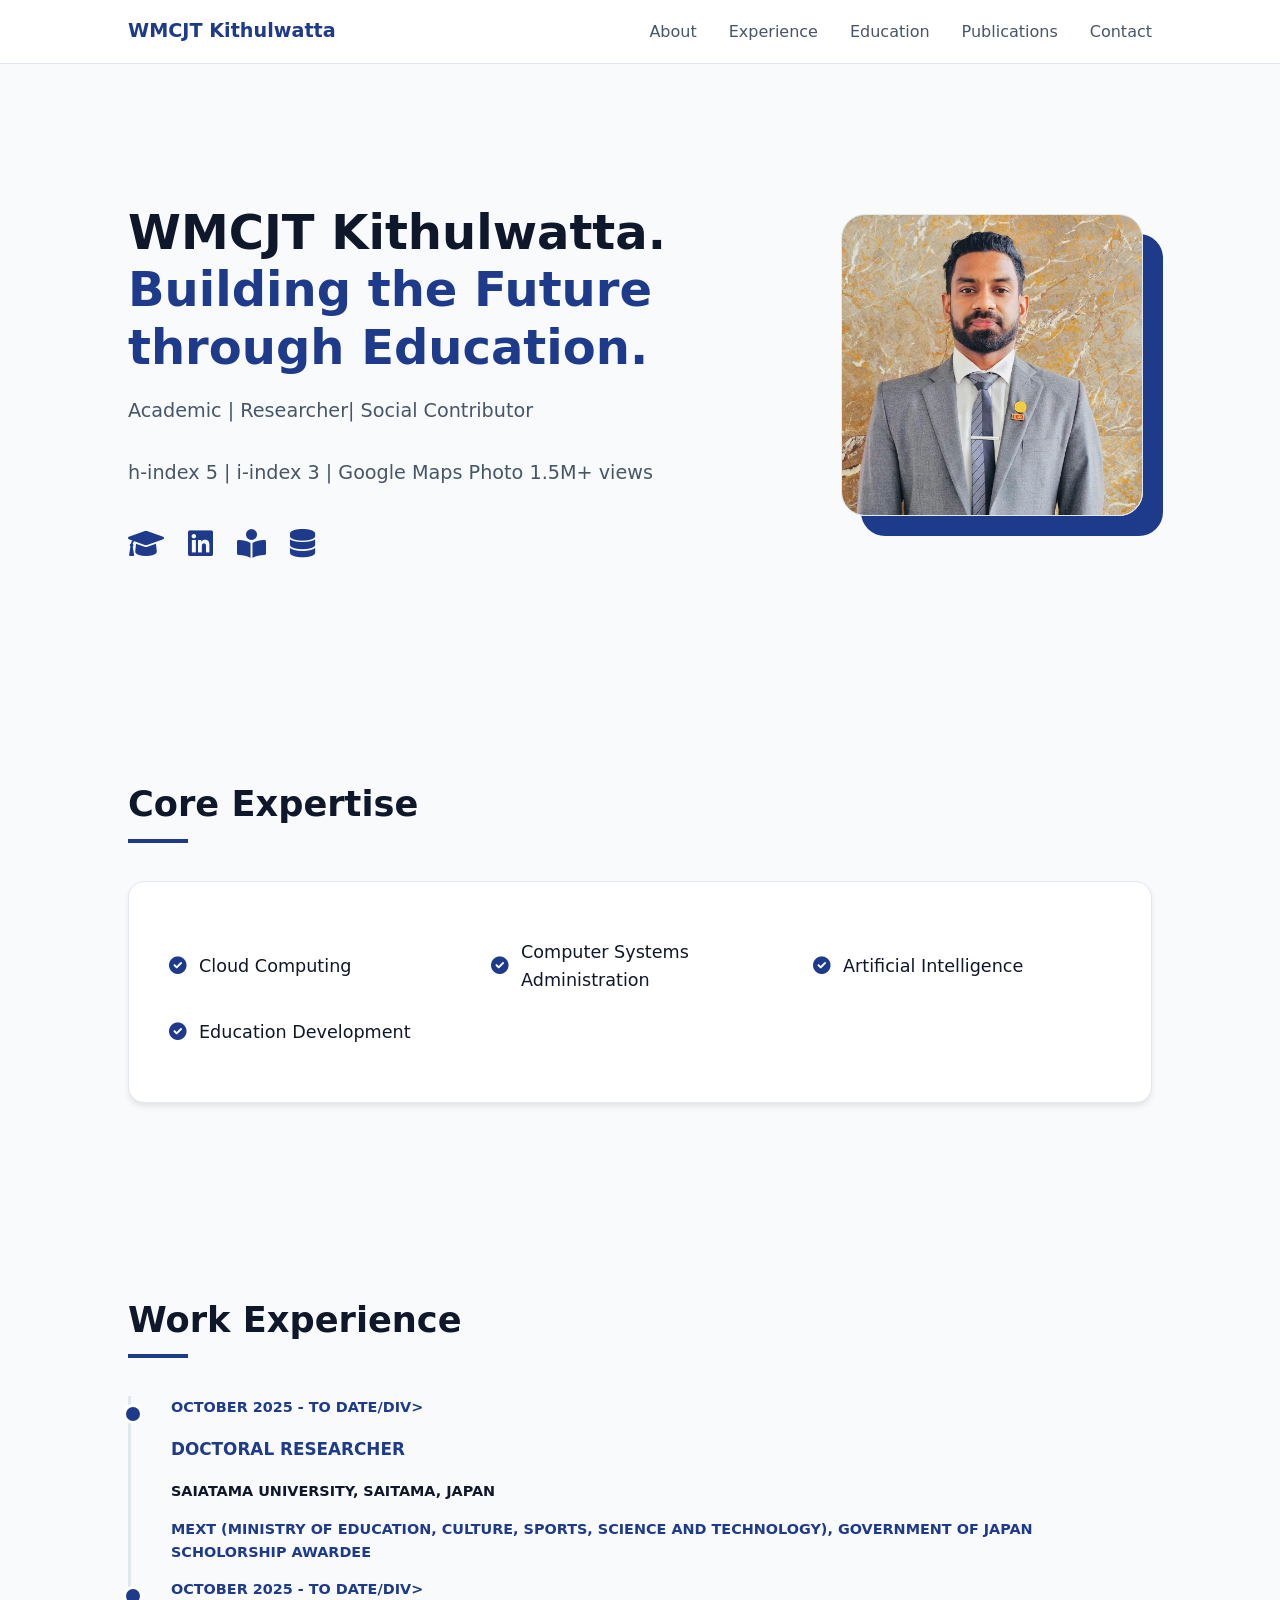
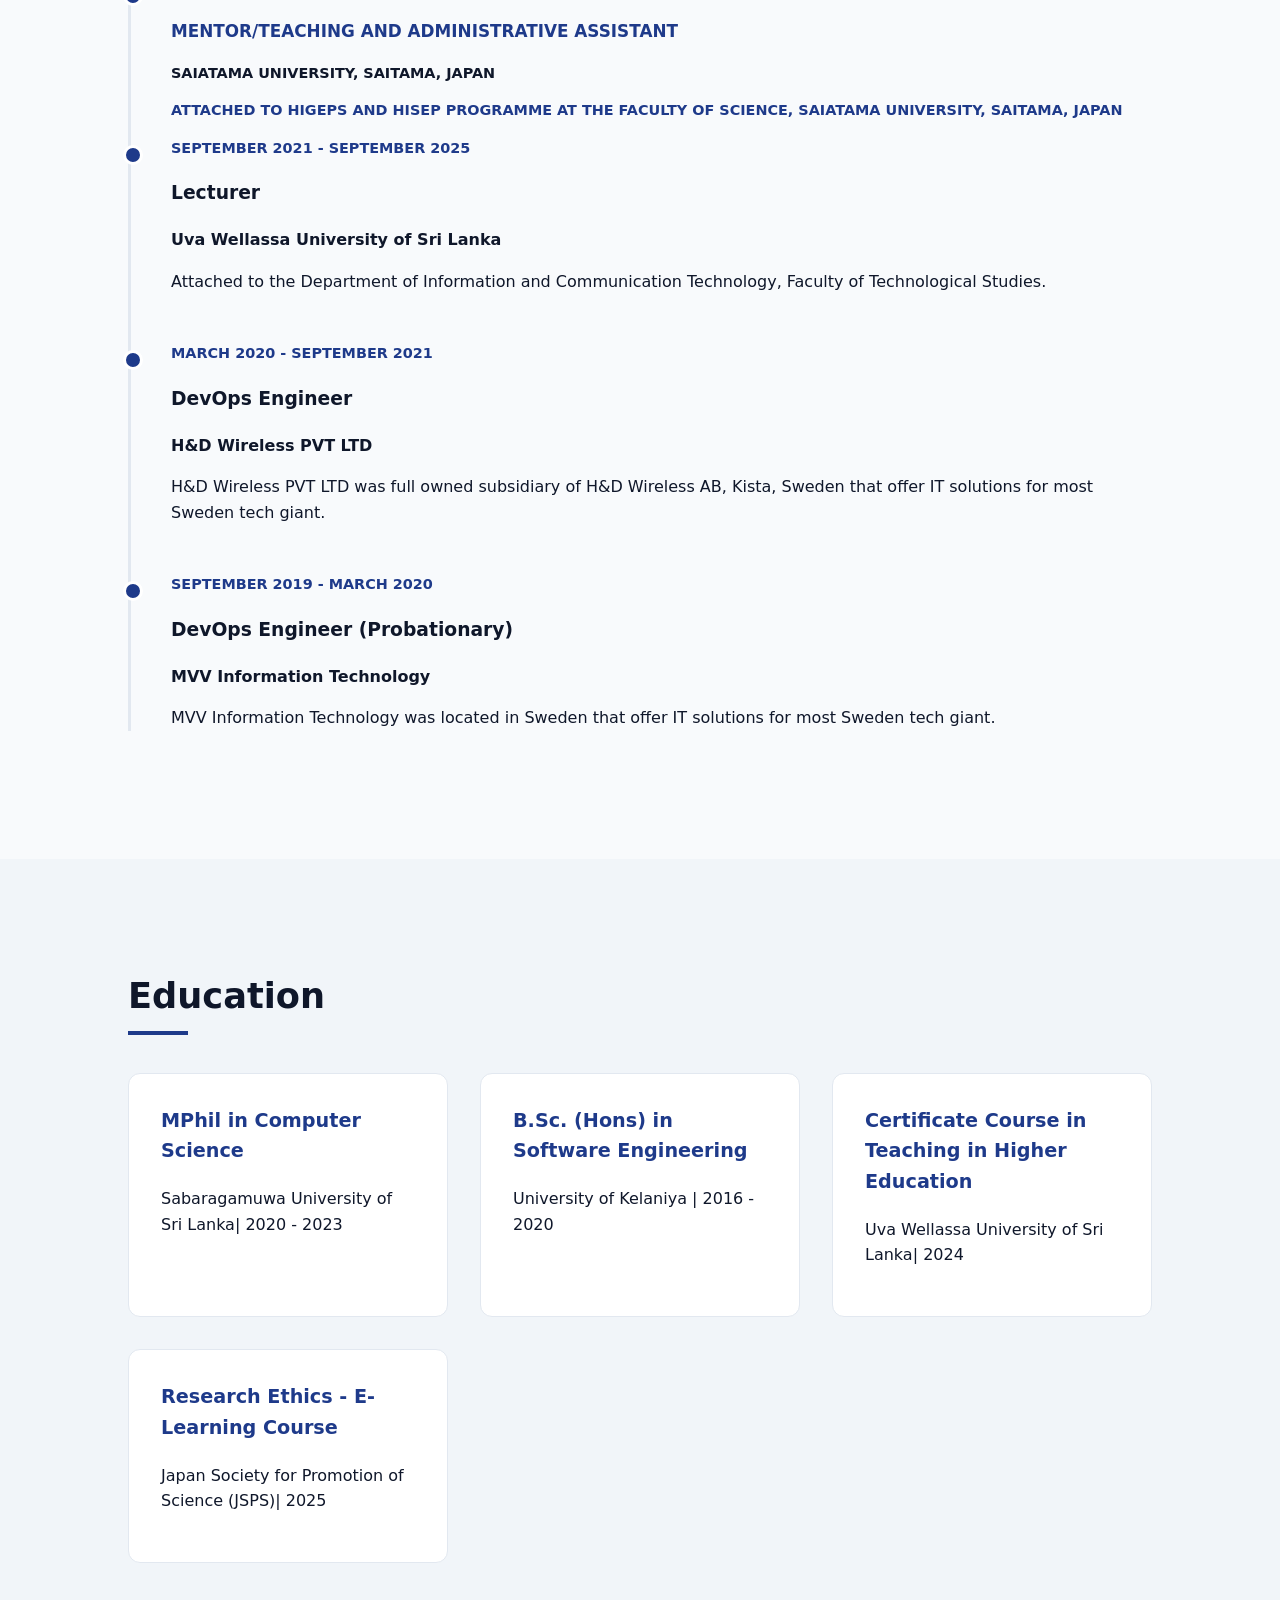
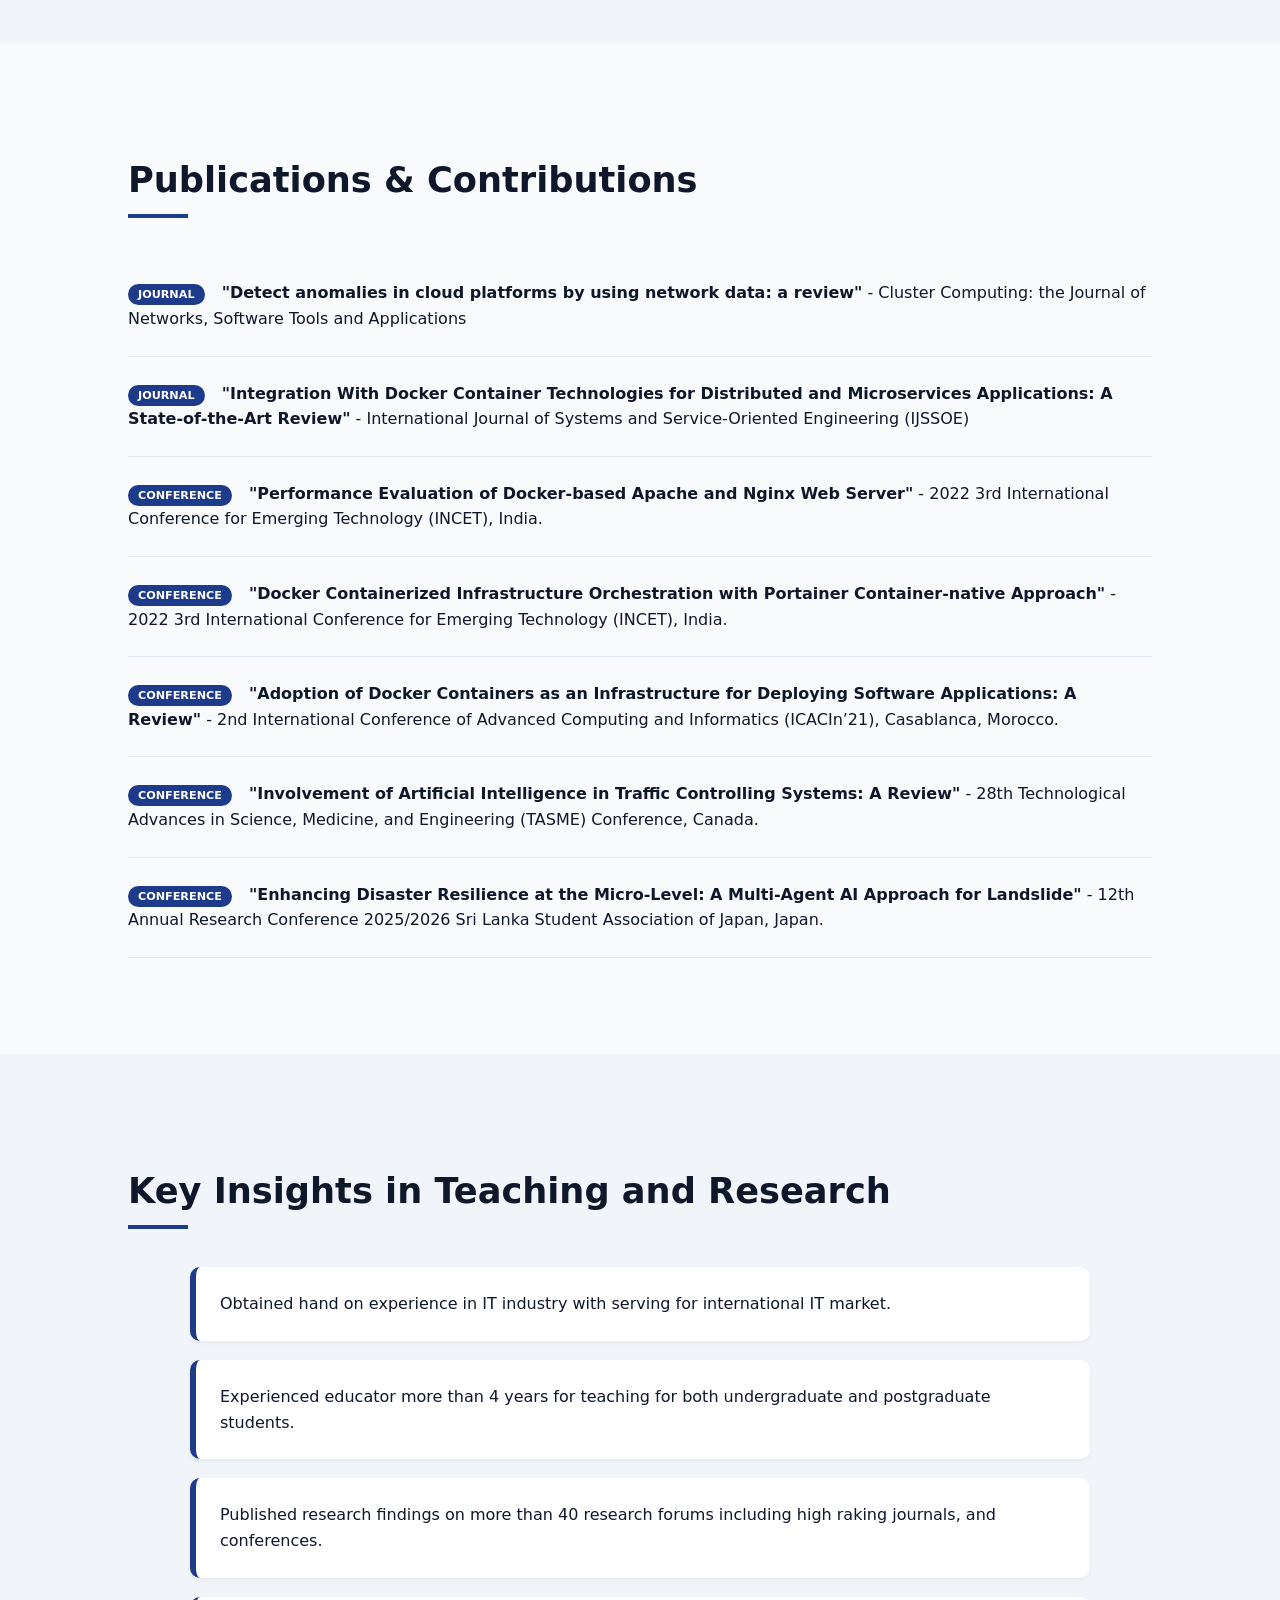
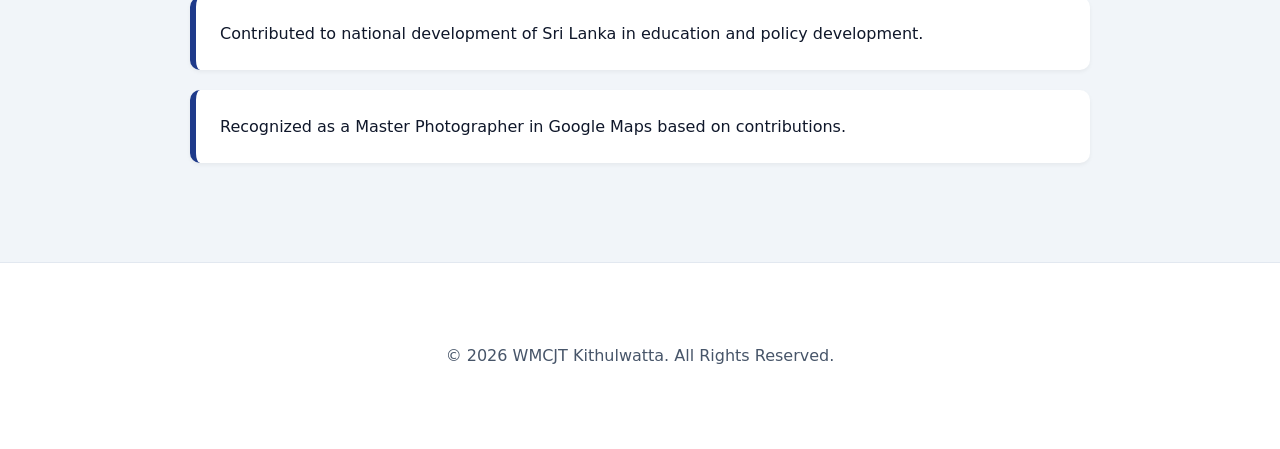
==== commit 1faadf53: "Updated current designation" ====
--- a/index.html
+++ b/index.html
@@ -55,6 +55,22 @@
         <section id="experience">
             <h2 class="section-title">Work Experience</h2>
             <div class="timeline">
+                <div class="timeline-item">
+                    <div class="time">October 2025 - To Date/div>
+                    <div class="content">
+                        <h3>Doctoral Researcher</h3>
+                        <p class="org">Saiatama University, Saitama, Japan</p>
+                        <p>MEXT (Ministry of Education, Culture, Sports, Science and Technology), Government of Japan Scholorship Awardee</p>
+                    </div>
+                </div>
+                    <div class="timeline-item">
+                    <div class="time">October 2025 - To Date/div>
+                    <div class="content">
+                        <h3>Mentor/Teaching and Administrative Assistant</h3>
+                        <p class="org">Saiatama University, Saitama, Japan</p>
+                        <p>Attached to HiGEPS and HiSEP programme at the Faculty of Science, Saiatama University, Saitama, Japan </p>
+                    </div>
+                </div>
                 <div class="timeline-item">
                     <div class="time">September 2021 - September 2025</div>
                     <div class="content">
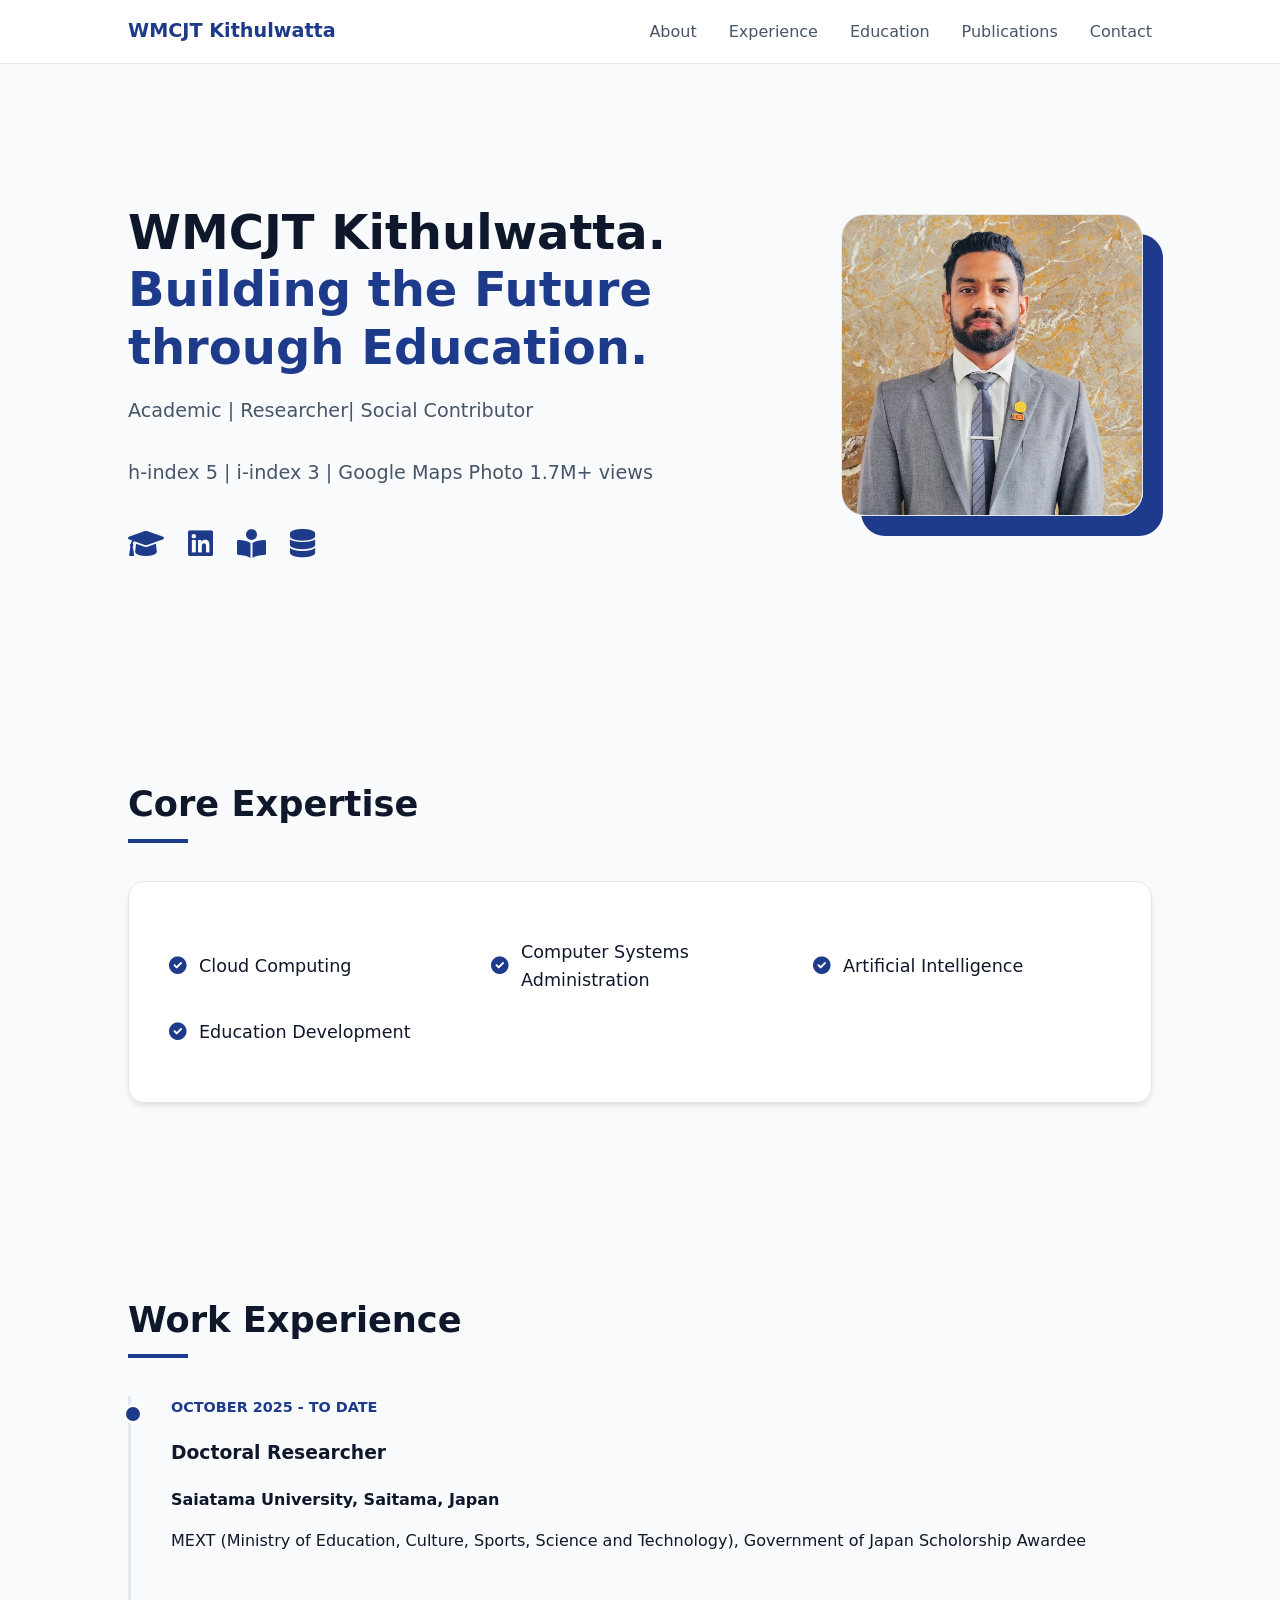
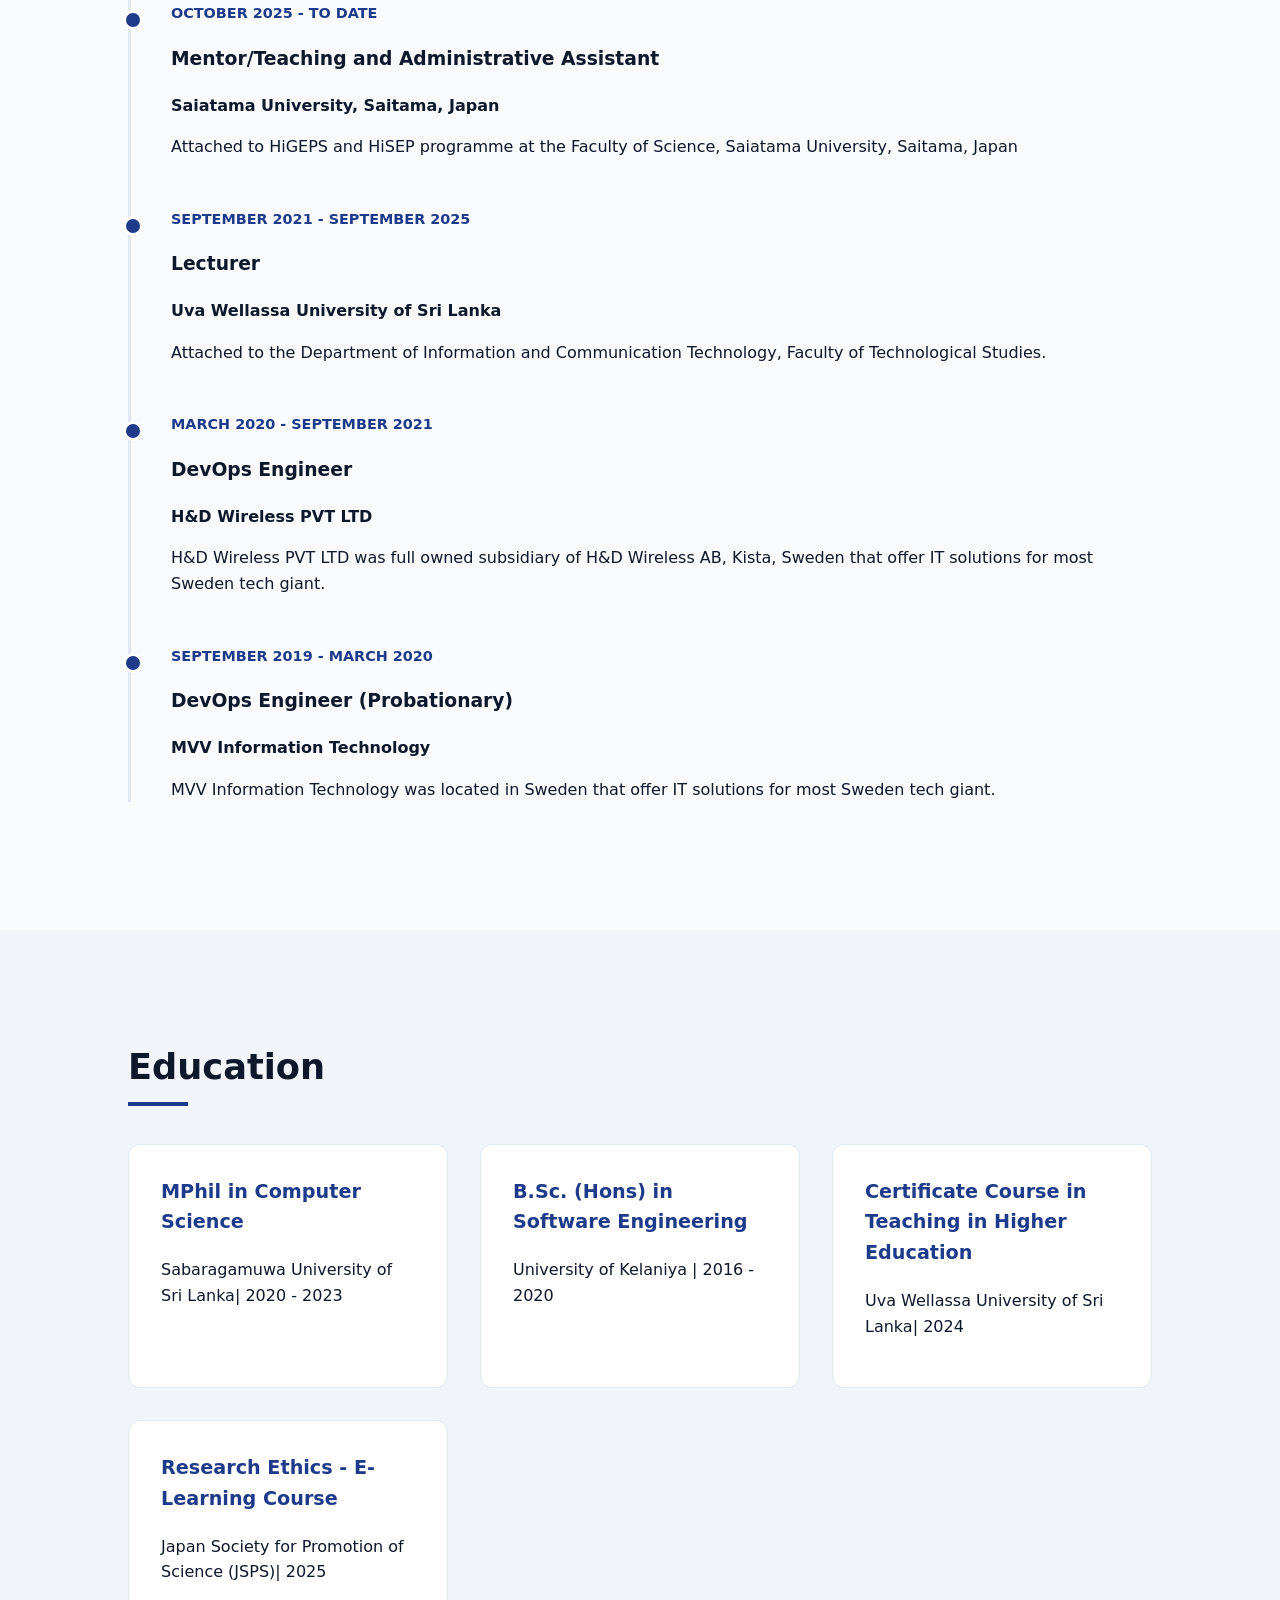
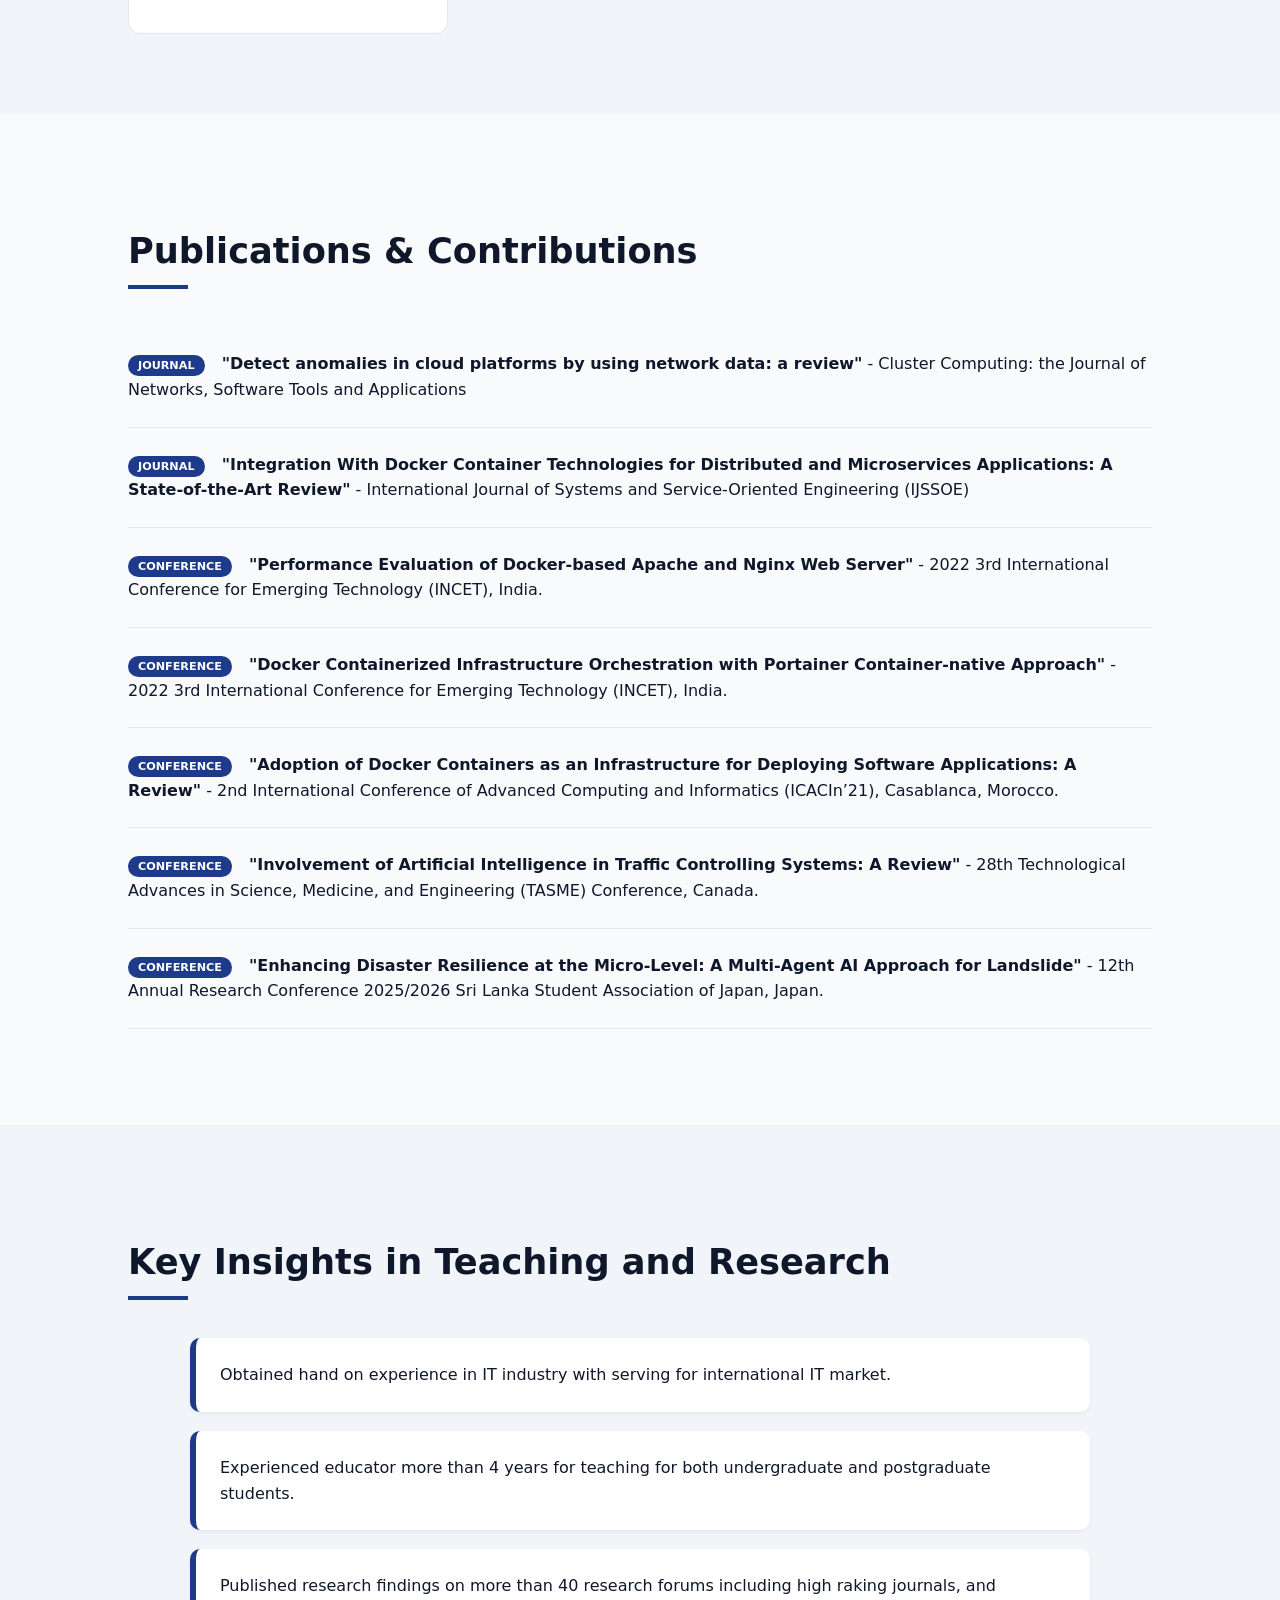
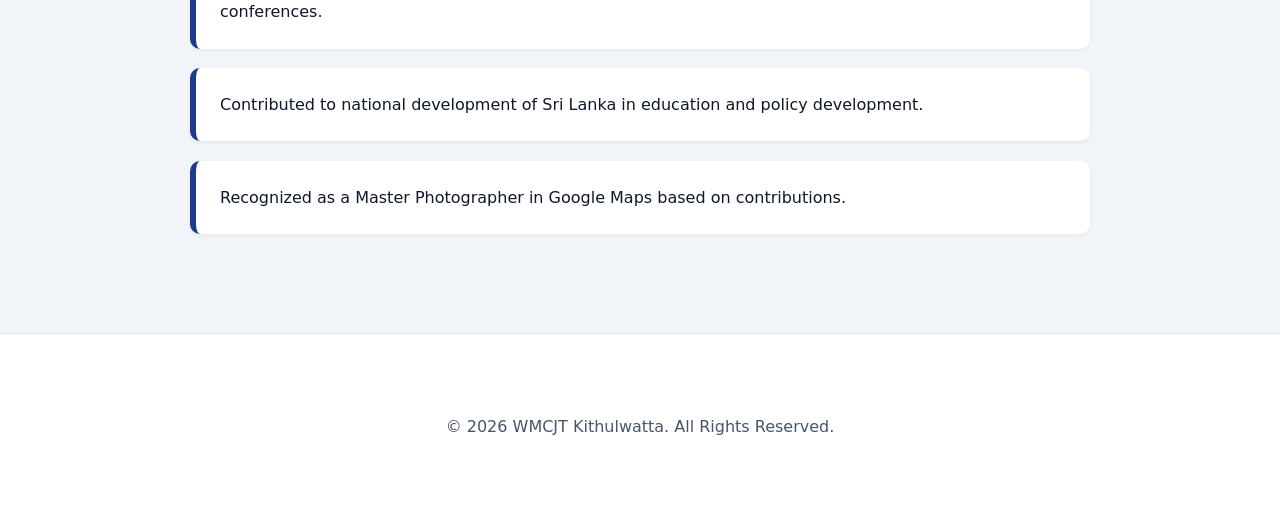
==== commit 3c4f93ca: "Missing < was updated" ====
--- a/index.html
+++ b/index.html
@@ -26,7 +26,7 @@
             <div class="hero-content">
                 <h1>WMCJT Kithulwatta.<span class="accent"> Building the Future through Education.</span></h1>
                 <p class="subtitle">Academic | Researcher| Social Contributor</p>
-                <p class="subtitle">h-index 5 | i-index 3 | Google Maps Photo 1.5M+ views</p>
+                <p class="subtitle">h-index 5 | i-index 3 | Google Maps Photo 1.7M+ views</p>
                 <div class="social-icons">
                  <!--   <a href="#"><i class="fab fa-github"></i></a>-->
                     <a href="https://scholar.google.com/citations?user=lNiRmJQAAAAJ&hl=en"><i class="fas fa-graduation-cap"></i></a>
@@ -56,7 +56,7 @@
             <h2 class="section-title">Work Experience</h2>
             <div class="timeline">
                 <div class="timeline-item">
-                    <div class="time">October 2025 - To Date/div>
+                    <div class="time">October 2025 - To Date</div>
                     <div class="content">
                         <h3>Doctoral Researcher</h3>
                         <p class="org">Saiatama University, Saitama, Japan</p>
@@ -64,7 +64,7 @@
                     </div>
                 </div>
                     <div class="timeline-item">
-                    <div class="time">October 2025 - To Date/div>
+                    <div class="time">October 2025 - To Date</div>
                     <div class="content">
                         <h3>Mentor/Teaching and Administrative Assistant</h3>
                         <p class="org">Saiatama University, Saitama, Japan</p>
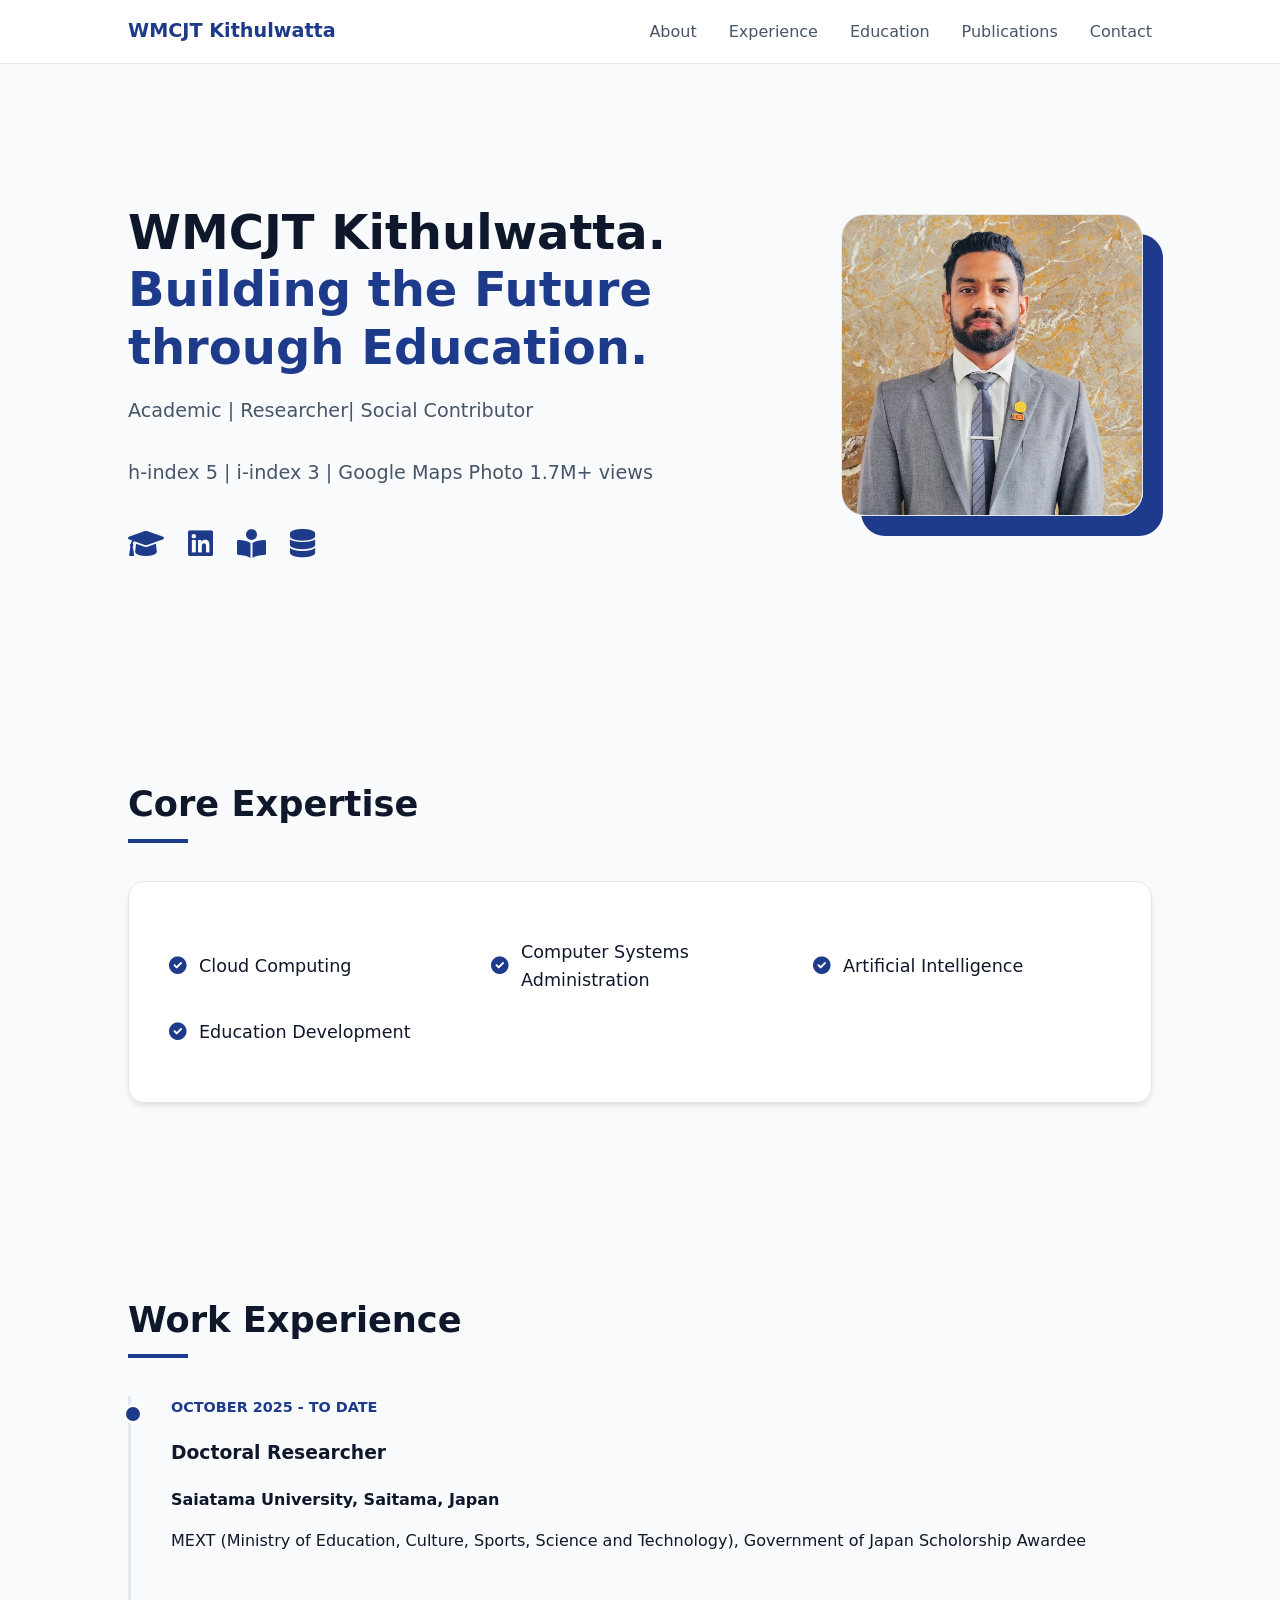
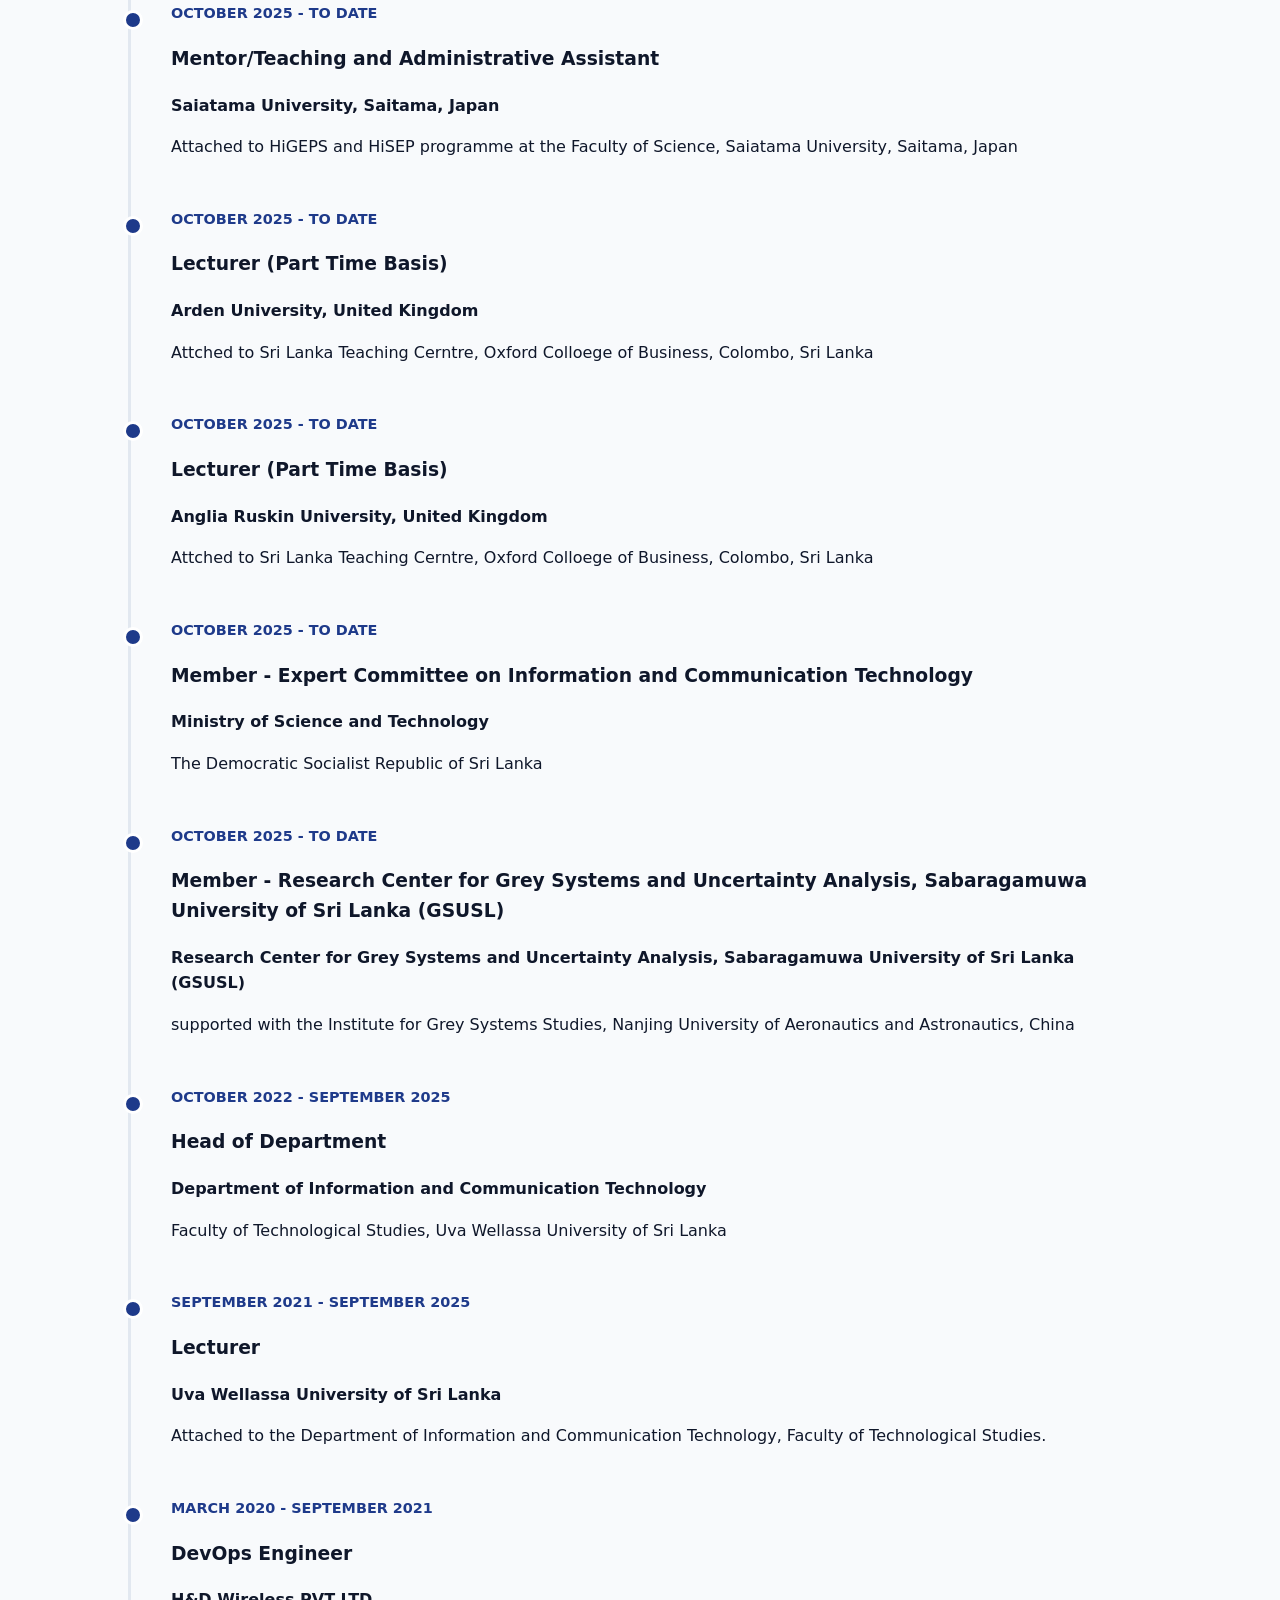
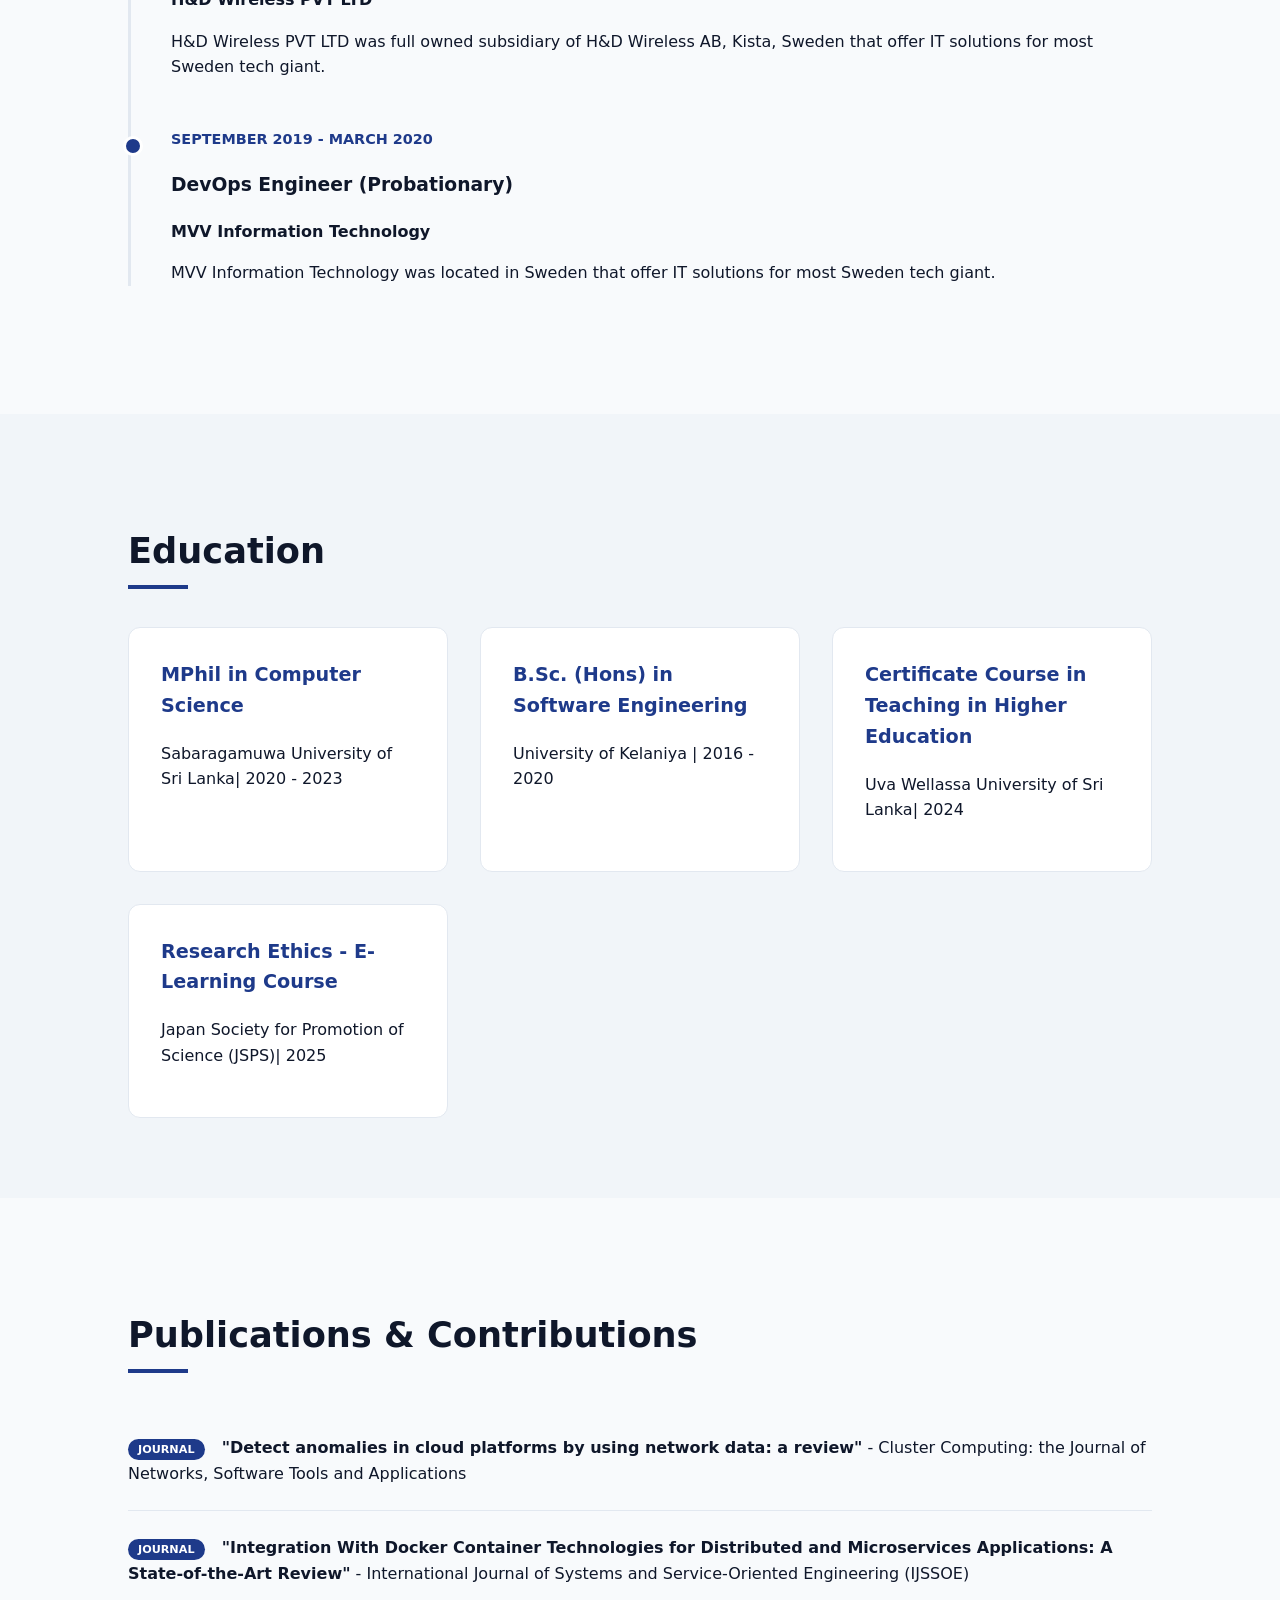
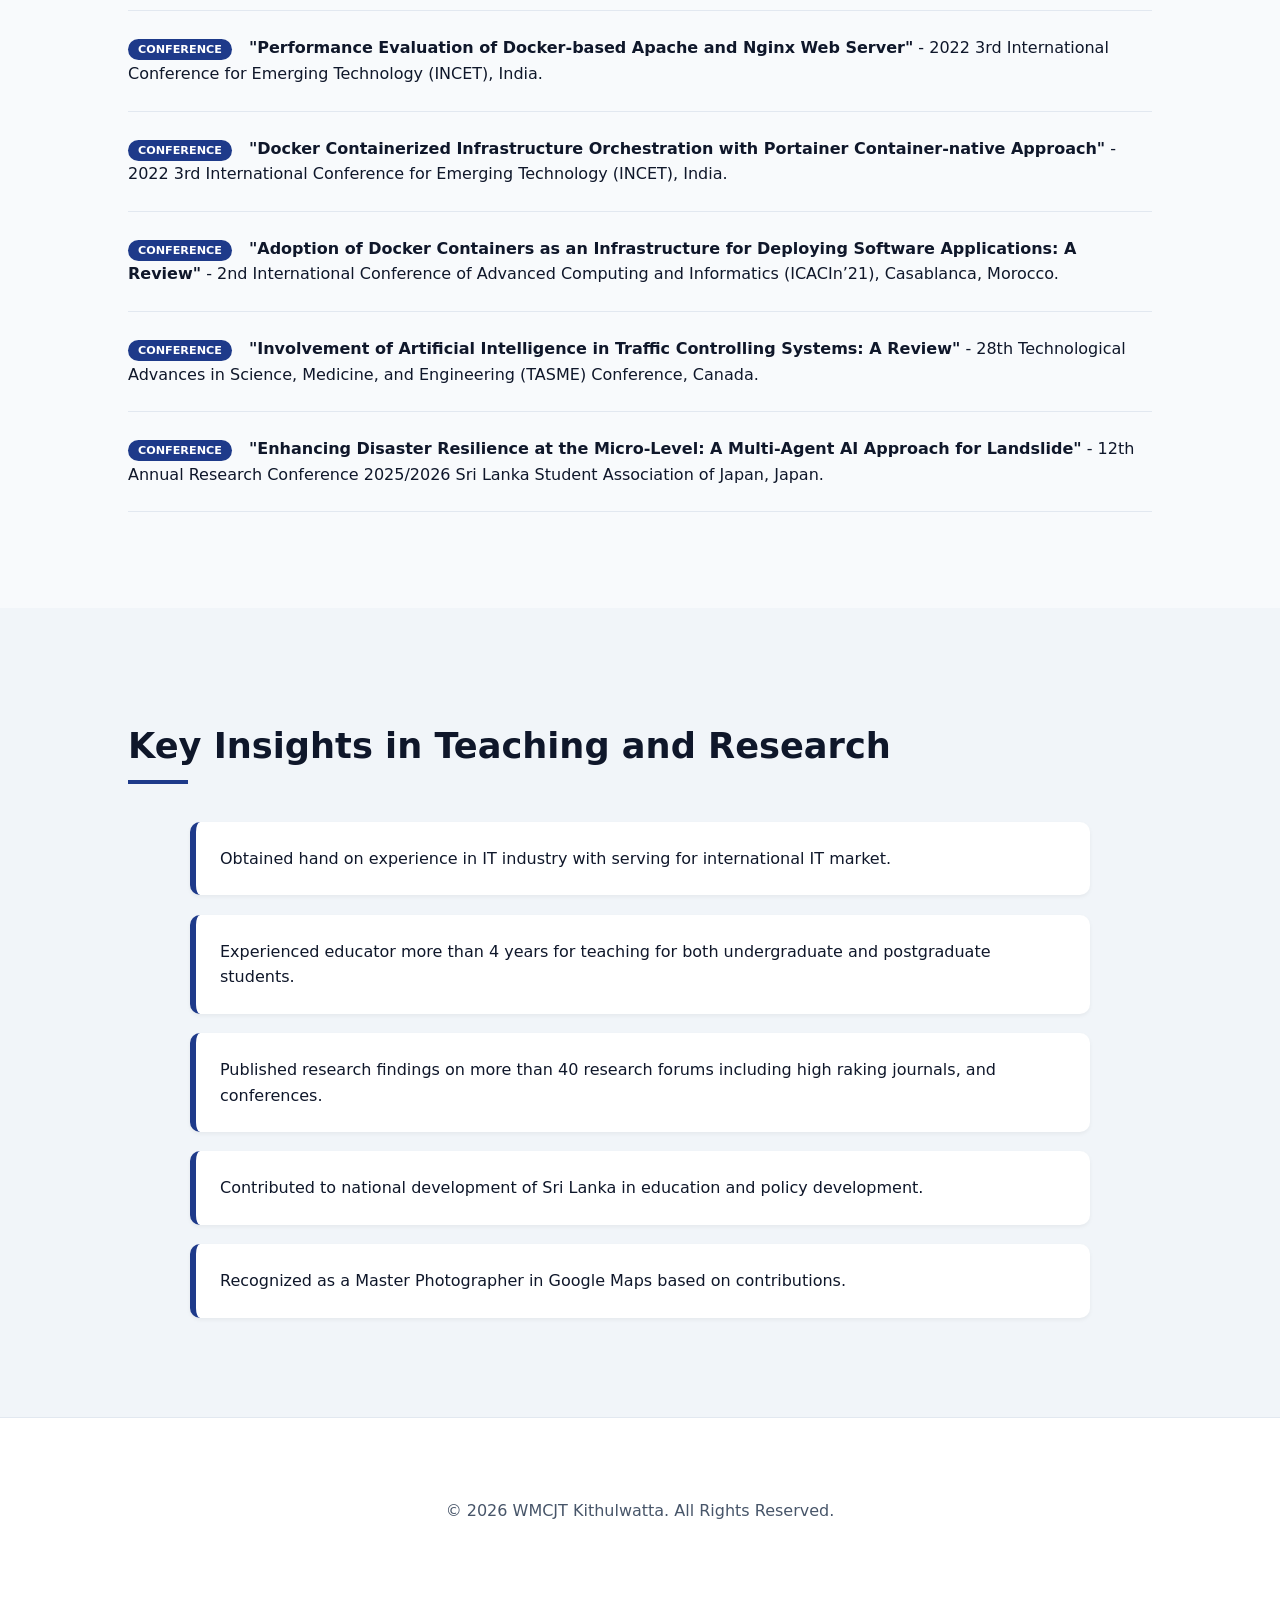
==== commit a5cd7c3b: "Updated past degisnations" ====
--- a/index.html
+++ b/index.html
@@ -72,6 +72,46 @@
                     </div>
                 </div>
                 <div class="timeline-item">
+                    <div class="time">October 2025 - To Date</div>
+                    <div class="content">
+                        <h3>Lecturer (Part Time Basis)</h3>
+                        <p class="org">Arden University, United Kingdom</p>
+                        <p>Attched to Sri Lanka Teaching Cerntre, Oxford Colloege of Business, Colombo, Sri Lanka</p>
+                    </div>
+                </div>
+                <div class="timeline-item">
+                    <div class="time">October 2025 - To Date</div>
+                    <div class="content">
+                        <h3>Lecturer (Part Time Basis)</h3>
+                        <p class="org">Anglia Ruskin University, United Kingdom</p>
+                        <p>Attched to Sri Lanka Teaching Cerntre, Oxford Colloege of Business, Colombo, Sri Lanka</p>
+                    </div>
+                </div>
+                <div class="timeline-item">
+                    <div class="time">October 2025 - To Date</div>
+                    <div class="content">
+                        <h3>Member - Expert Committee on Information and Communication Technology</h3>
+                        <p class="org">Ministry of Science and Technology</p>
+                        <p>The Democratic Socialist Republic of Sri Lanka</p>
+                    </div>
+                </div>
+                <div class="timeline-item">
+                    <div class="time">October 2025 - To Date</div>
+                    <div class="content">
+                        <h3>Member - Research Center for Grey Systems and Uncertainty Analysis, Sabaragamuwa University of Sri Lanka (GSUSL)</h3>
+                        <p class="org">Research Center for Grey Systems and Uncertainty Analysis, Sabaragamuwa University of Sri Lanka (GSUSL)</p>
+                        <p>supported with the Institute for Grey Systems Studies, Nanjing University of Aeronautics and Astronautics, China</p>
+                    </div>
+                </div>
+                <div class="timeline-item">
+                    <div class="time">October 2022 - September 2025</div>
+                    <div class="content">
+                        <h3>Head of Department</h3>
+                        <p class="org">Department of Information and Communication Technology</p>
+                        <p>Faculty of Technological Studies, Uva Wellassa University of Sri Lanka</p>
+                    </div>
+                </div>
+                <div class="timeline-item">
                     <div class="time">September 2021 - September 2025</div>
                     <div class="content">
                         <h3>Lecturer</h3>
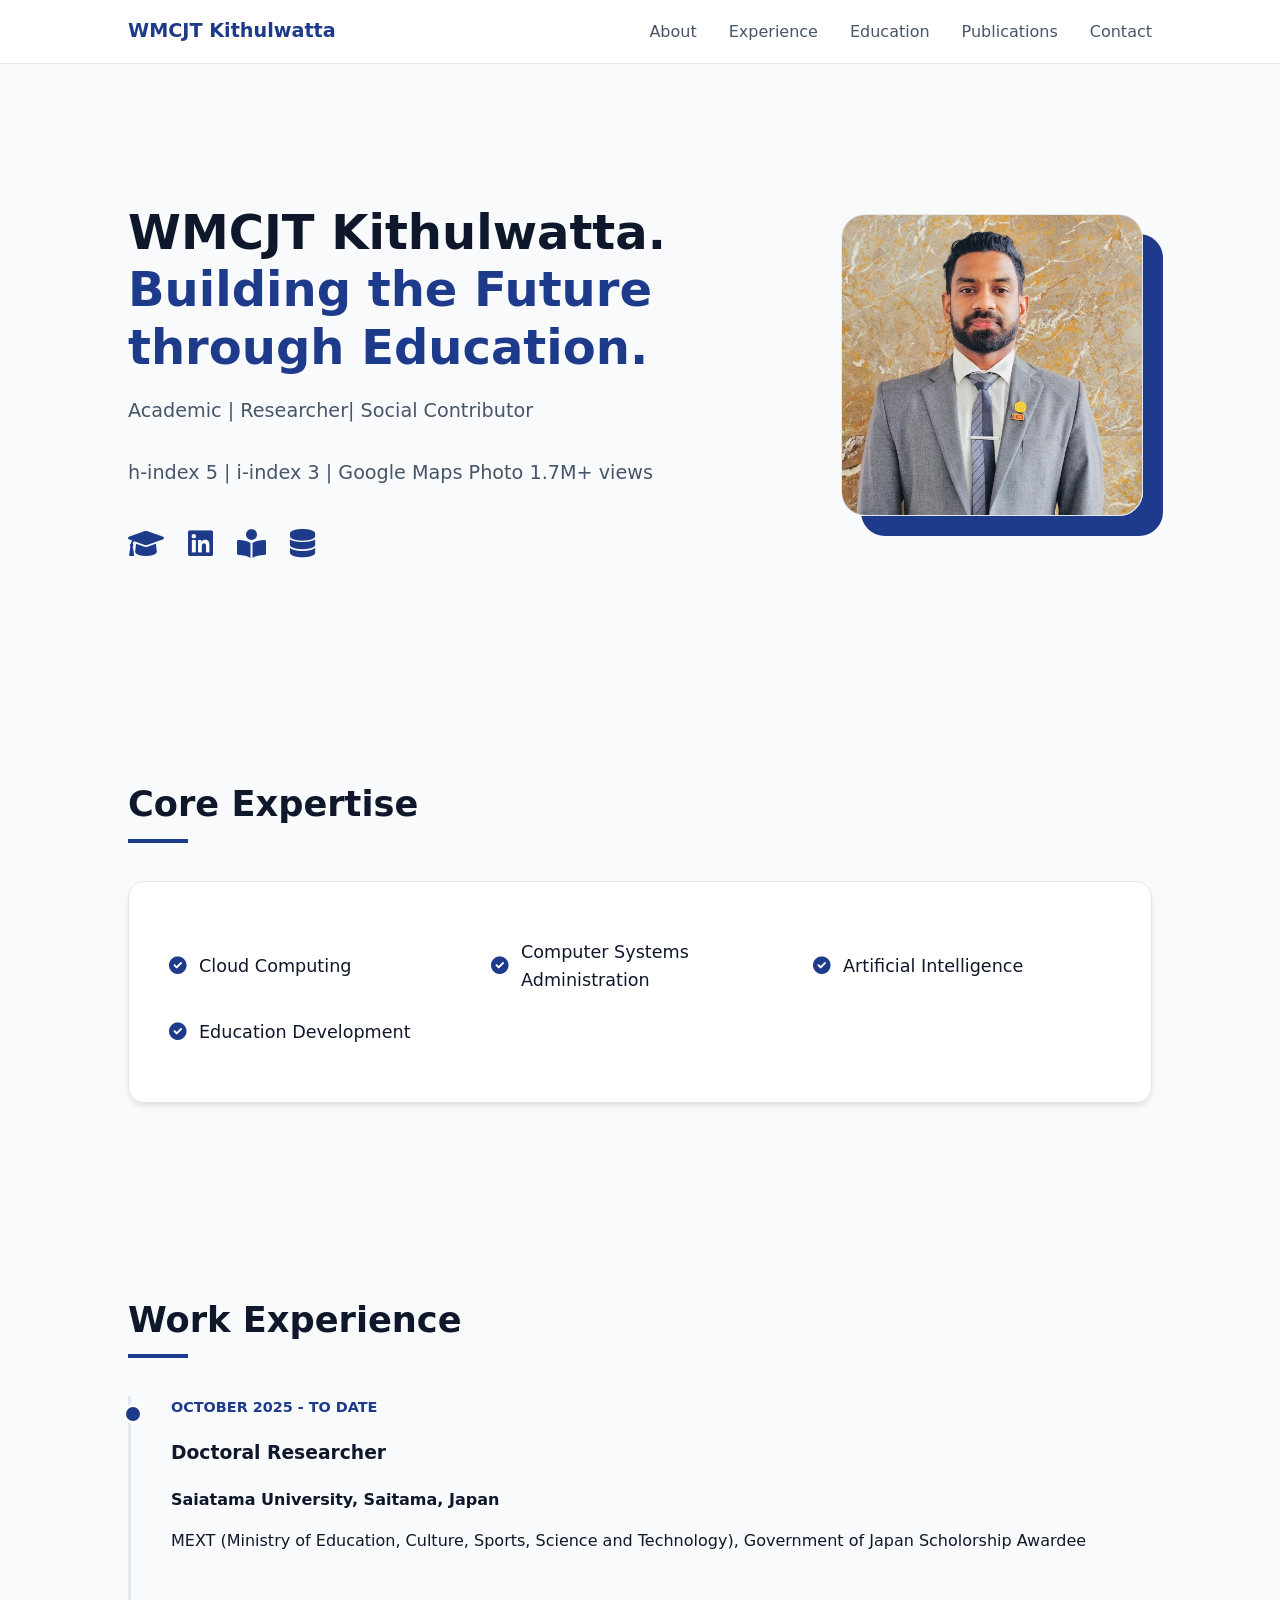
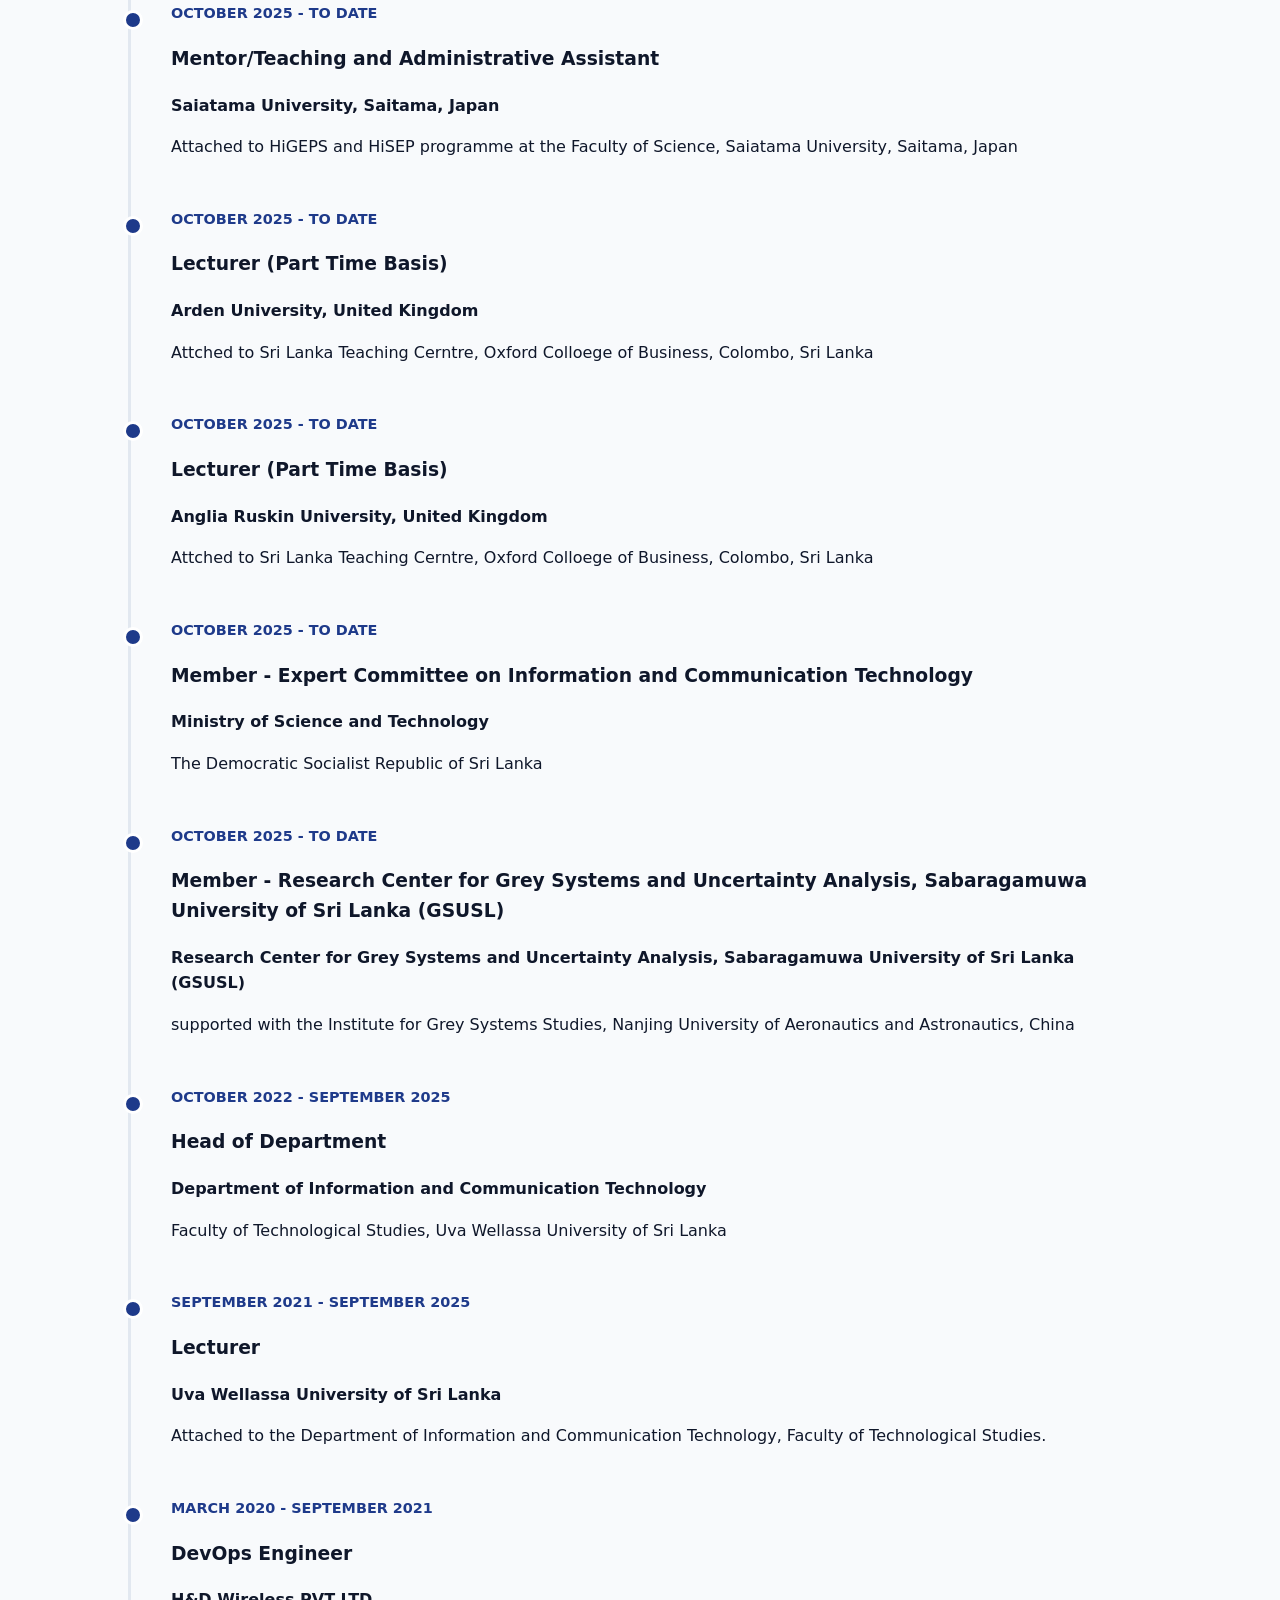
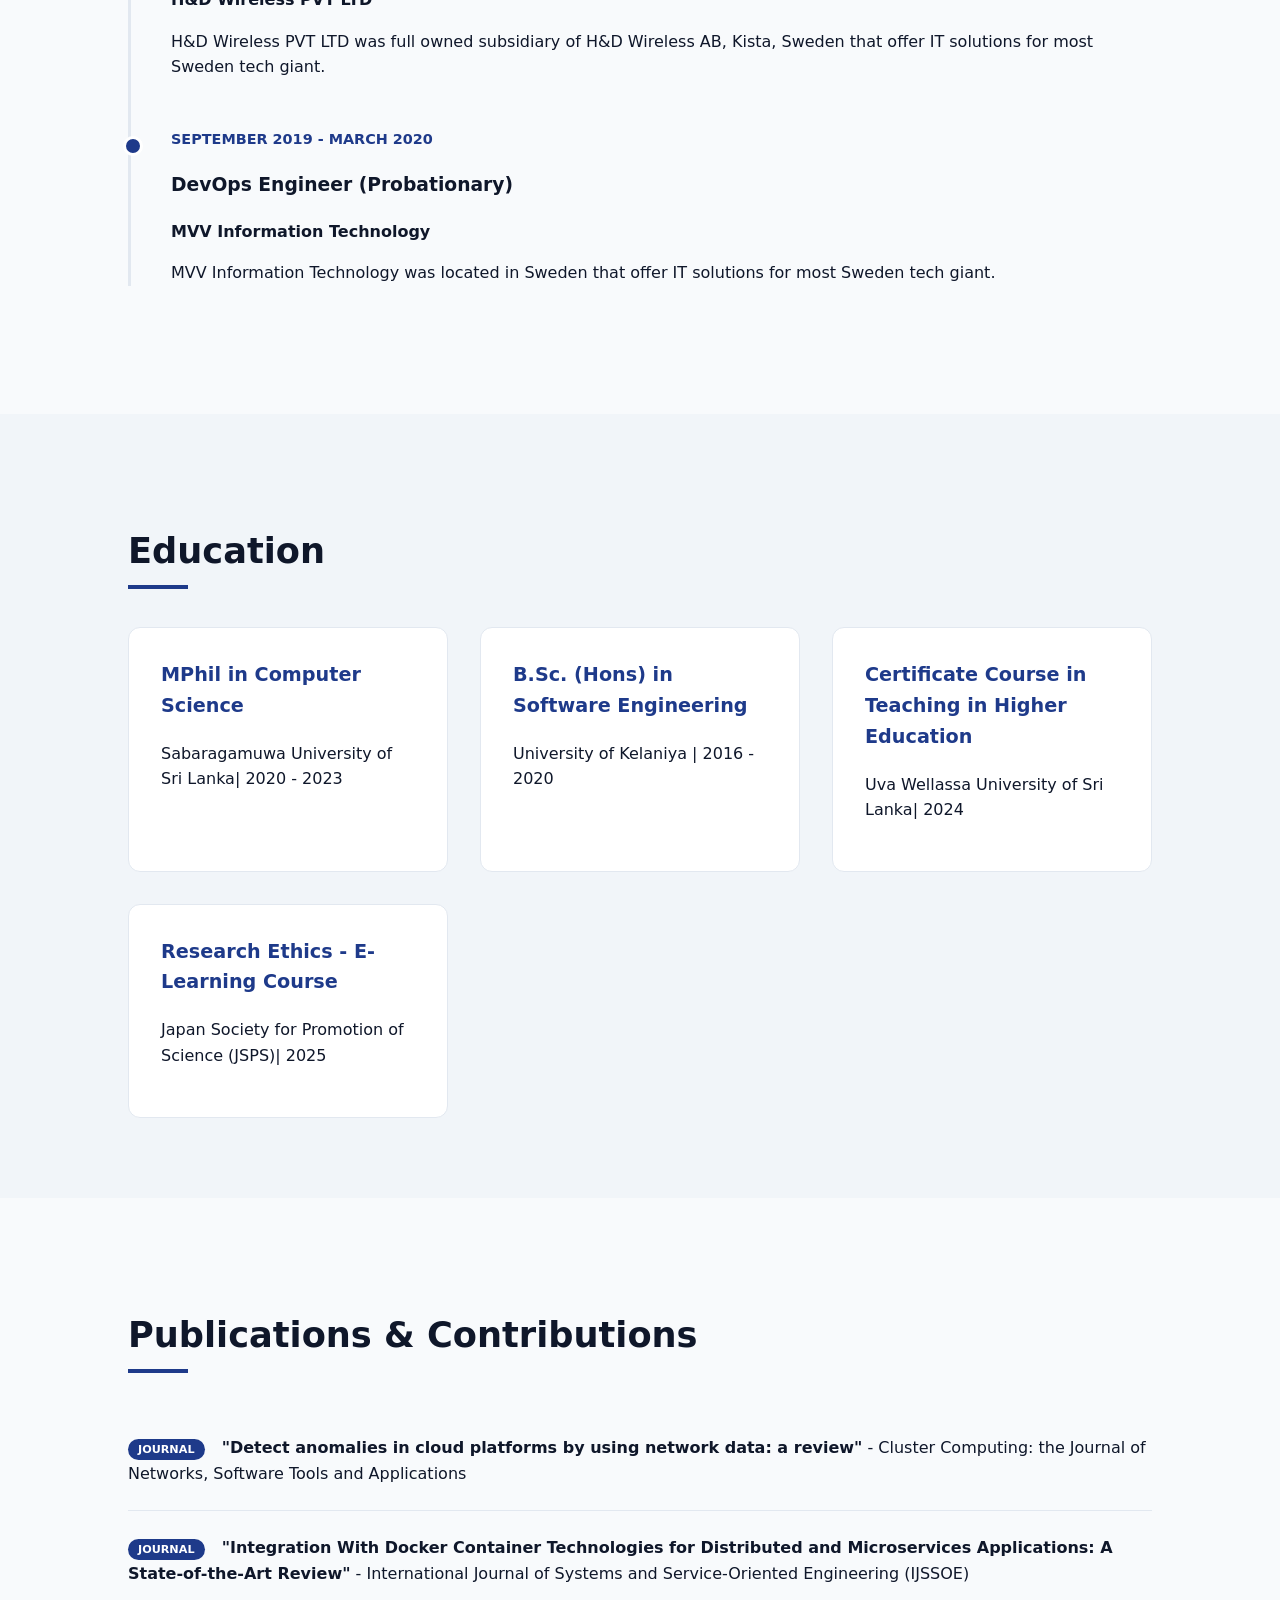
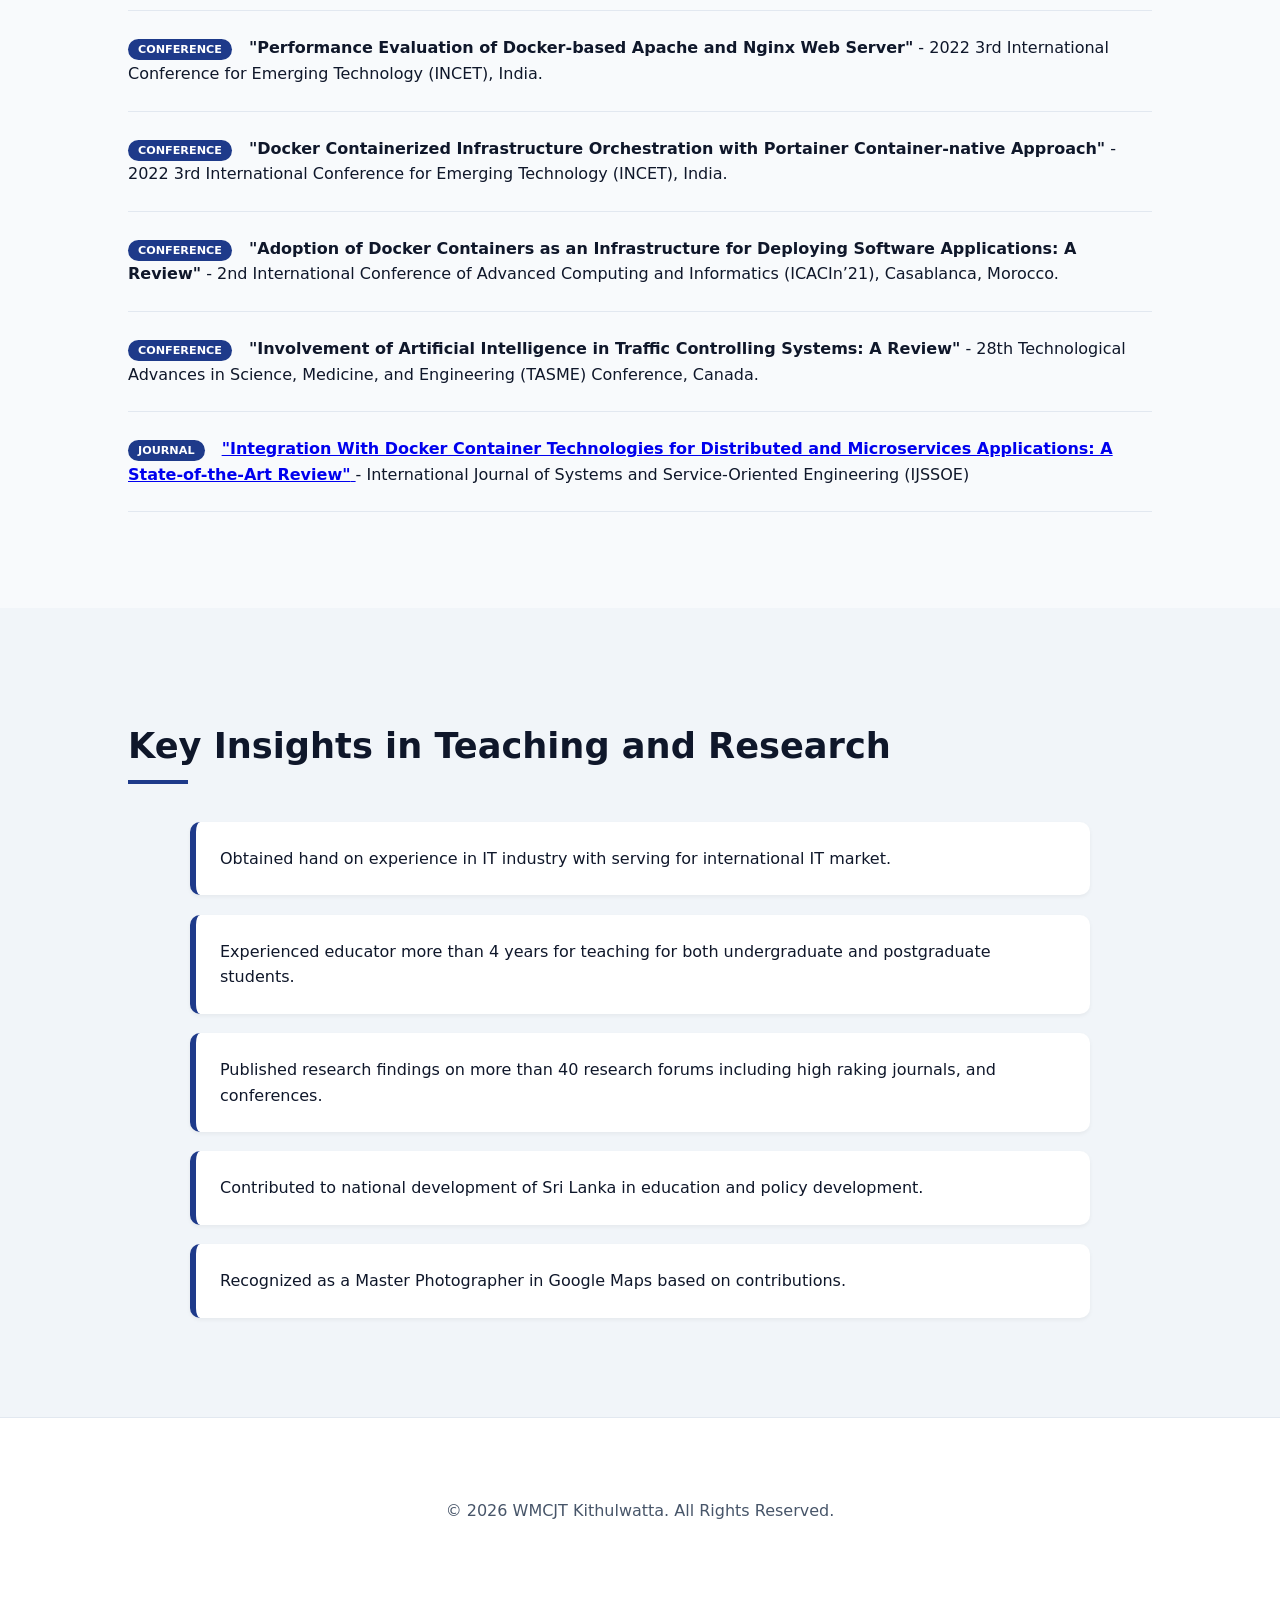
==== commit d917d456: "Updated the index html with reference page" ====
--- a/index.html
+++ b/index.html
@@ -188,9 +188,17 @@
                     <span class="pub-tag">Conference</span>
                     <strong>"Involvement of Artificial Intelligence in Traffic Controlling Systems: A Review"</strong> - 28th Technological Advances in Science, Medicine, and Engineering (TASME) Conference, Canada.
                 </li>
-                <li>
+               <!-- <li>
                     <span class="pub-tag">Conference</span>
                     <strong>"Enhancing Disaster Resilience at the Micro-Level: A Multi-Agent AI Approach for Landslide"</strong> - 12th Annual Research Conference 2025/2026 Sri Lanka Student Association of Japan, Japan.
+                </li>-->
+
+                <li>
+                    <span class="pub-tag">Journal</span>
+                    <a href="pub-docker-integration-review.html" class="pub-link">
+                    <strong>"Integration With Docker Container Technologies for Distributed and Microservices Applications: A State-of-the-Art Review"</strong>
+                    </a> 
+                    - International Journal of Systems and Service-Oriented Engineering (IJSSOE)
                 </li>
             </ul>
             
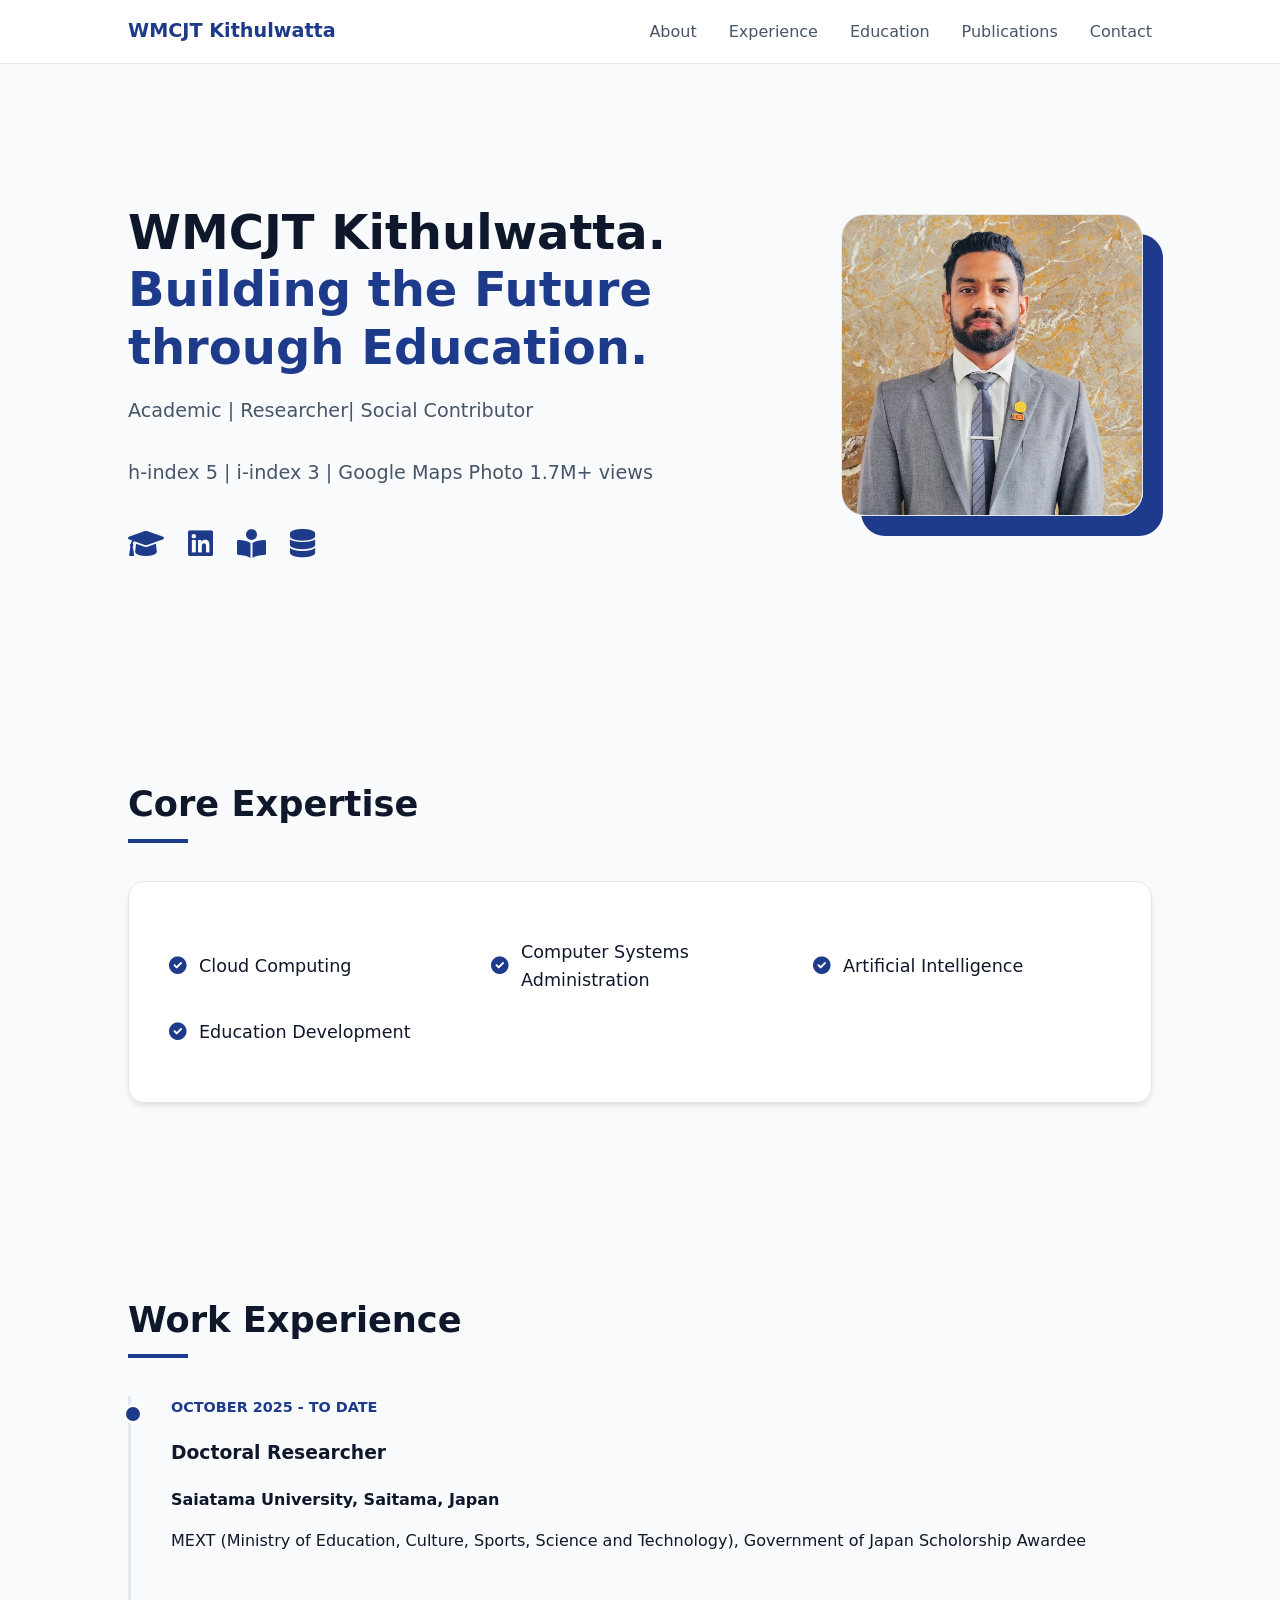
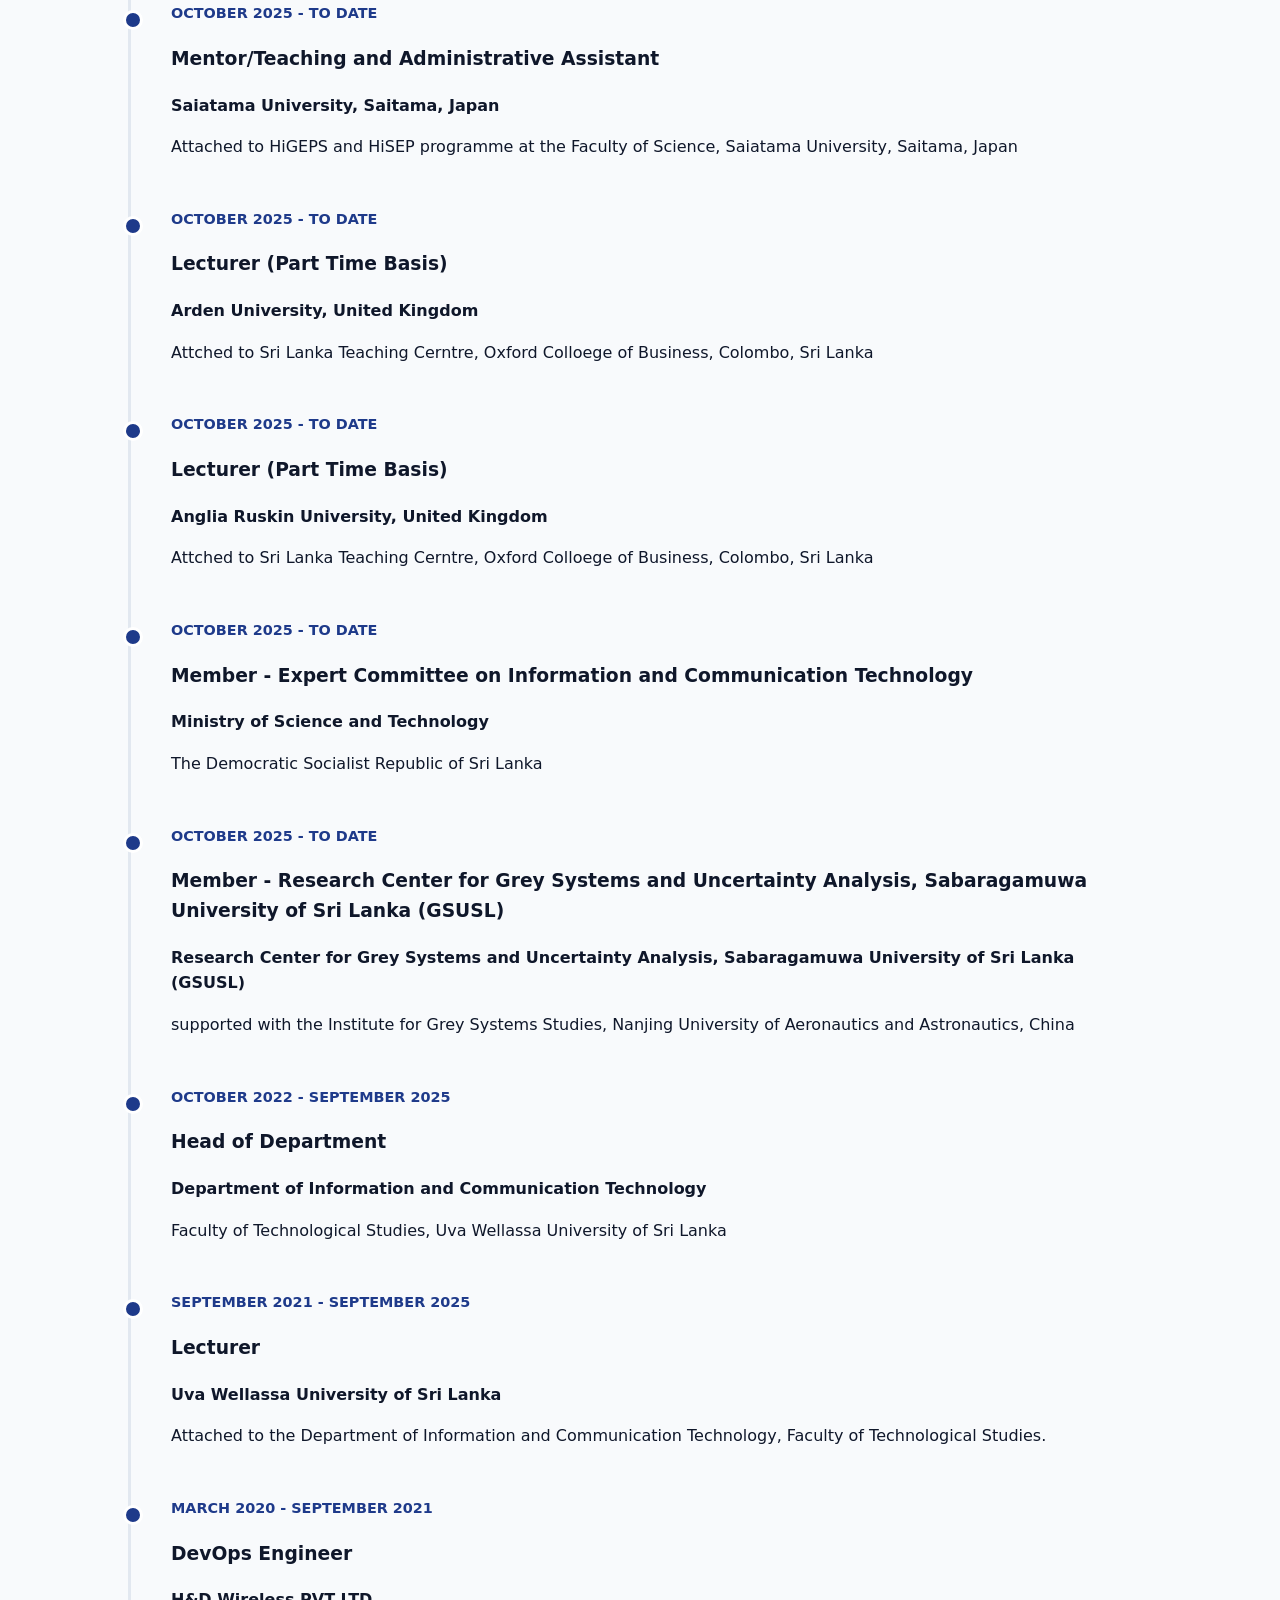
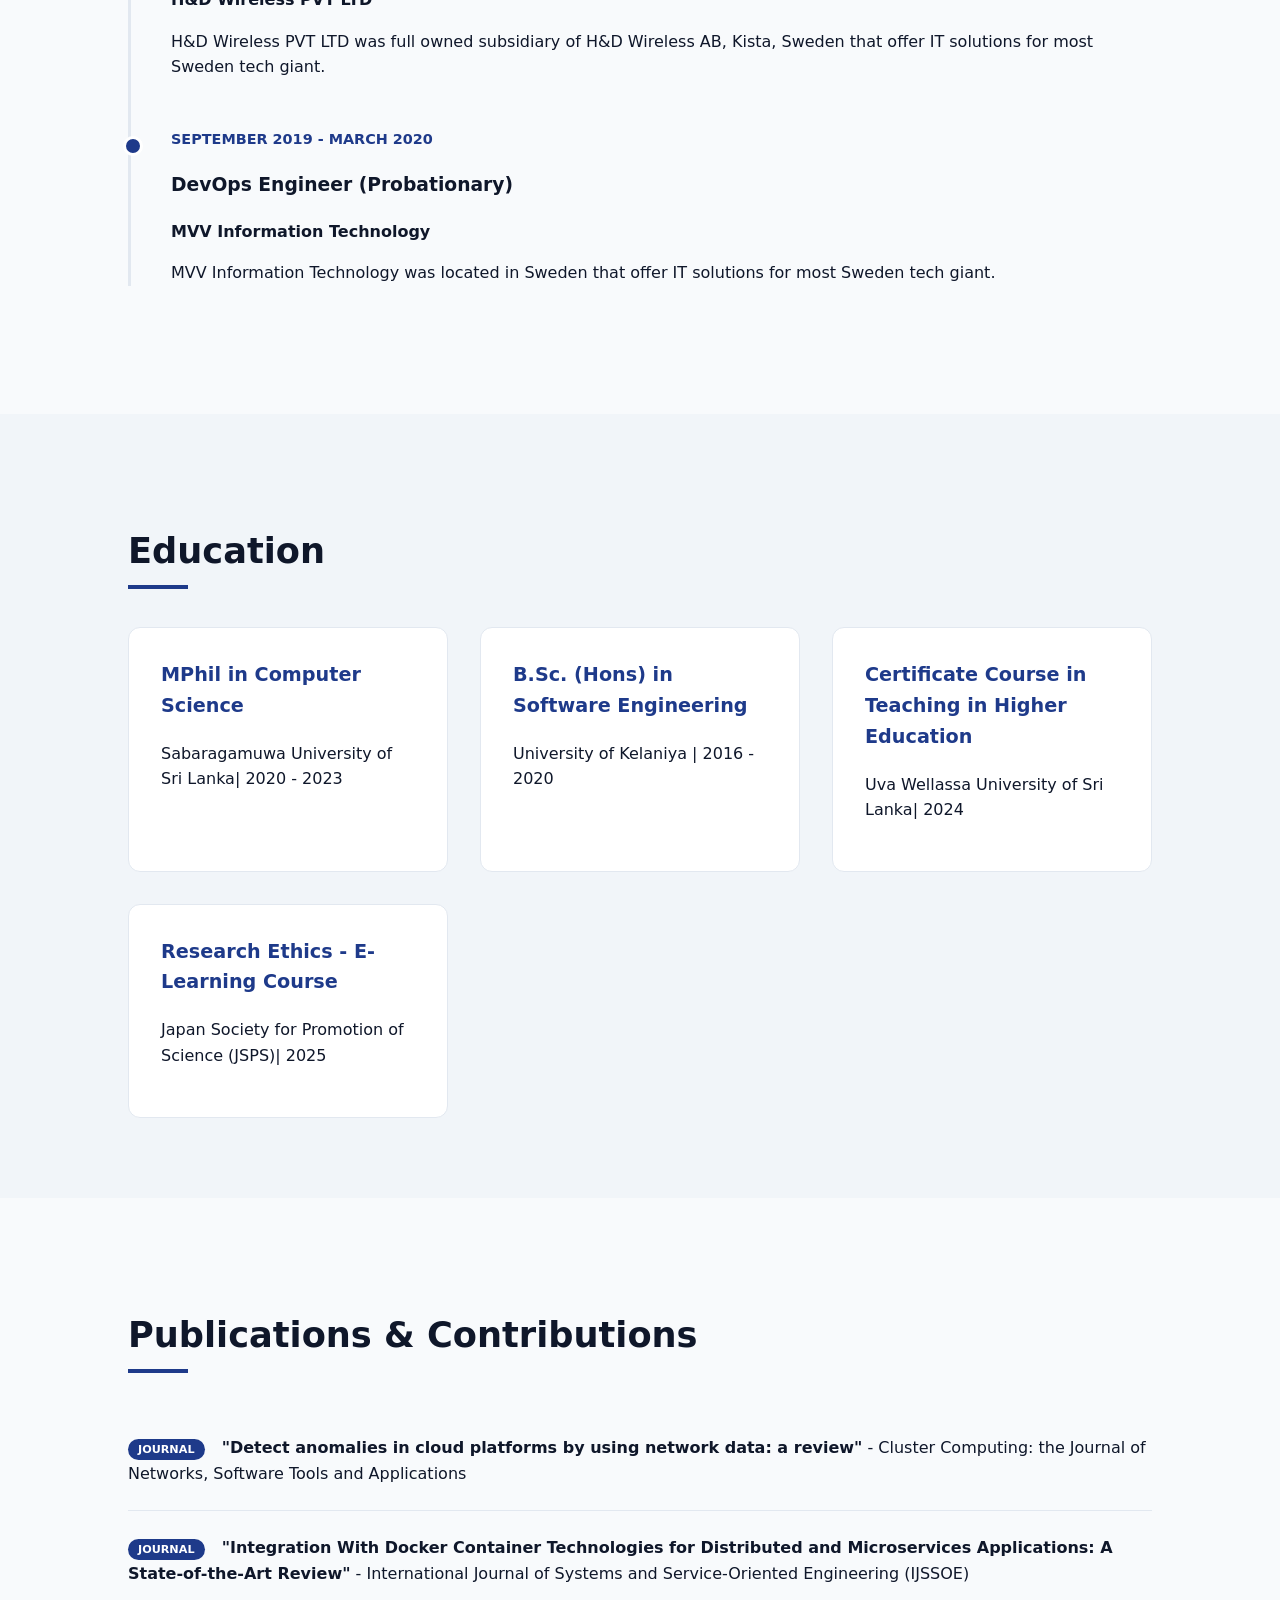
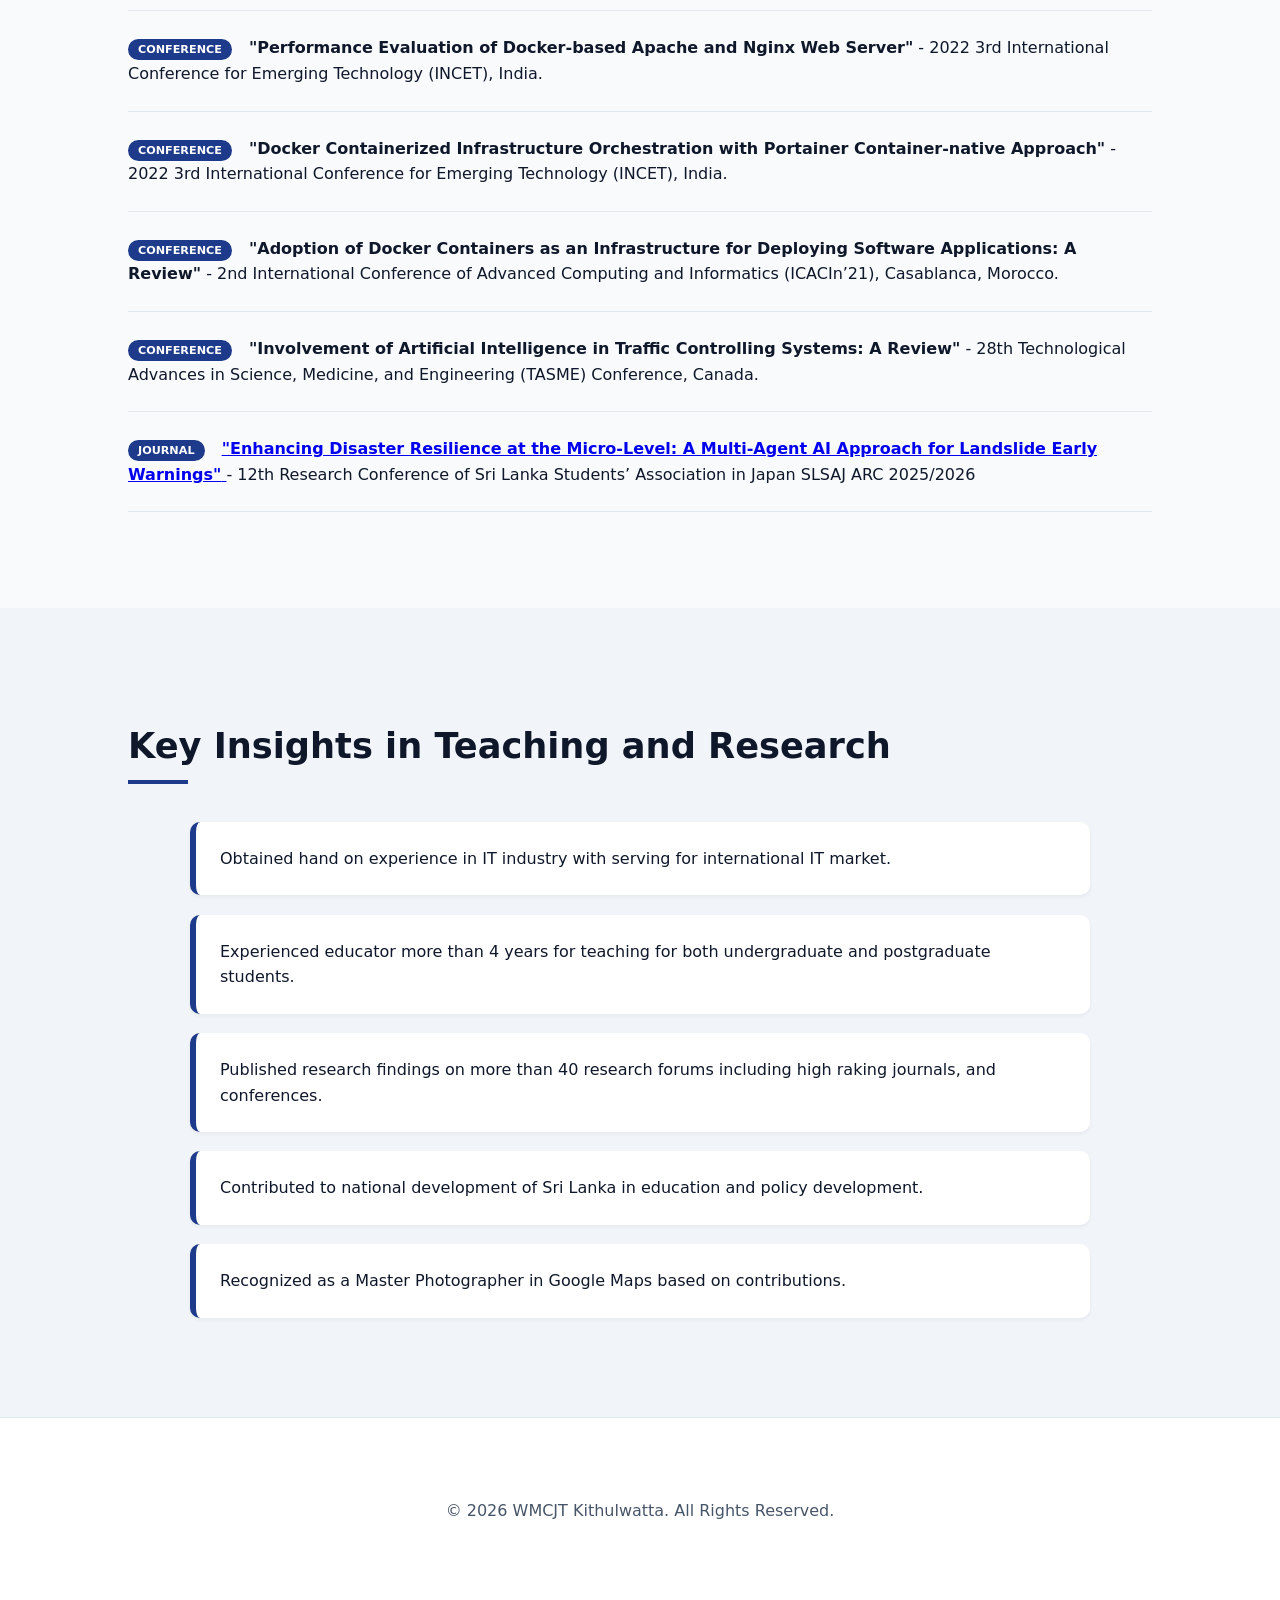
==== commit bd9d7e0a: "Update index.html with the conference paper of japan on early warning" ====
--- a/index.html
+++ b/index.html
@@ -195,10 +195,10 @@
 
                 <li>
                     <span class="pub-tag">Journal</span>
-                    <a href="pub-docker-integration-review.html" class="pub-link">
-                    <strong>"Integration With Docker Container Technologies for Distributed and Microservices Applications: A State-of-the-Art Review"</strong>
+                    <a href="publication_early_warning.html" class="pub-link">
+                    <strong>"Enhancing Disaster Resilience at the Micro-Level: A Multi-Agent AI Approach for Landslide Early Warnings"</strong>
                     </a> 
-                    - International Journal of Systems and Service-Oriented Engineering (IJSSOE)
+                    - 12th Research Conference of Sri Lanka Students’ Association in Japan SLSAJ ARC 2025/2026
                 </li>
             </ul>
             
--- a/style.css
+++ b/style.css
@@ -354,6 +354,17 @@
     .grid {
         grid-template-columns: 1fr;
     }
+
+    .pub-link {
+    color: var(--dark);
+    text-decoration: none;
+    transition: color 0.3s ease;
+    }
+
+    .pub-link:hover {
+        color: var(--primary);
+        text-decoration: underline;
+    }
 }
 
 @media (max-width: 480px) {
